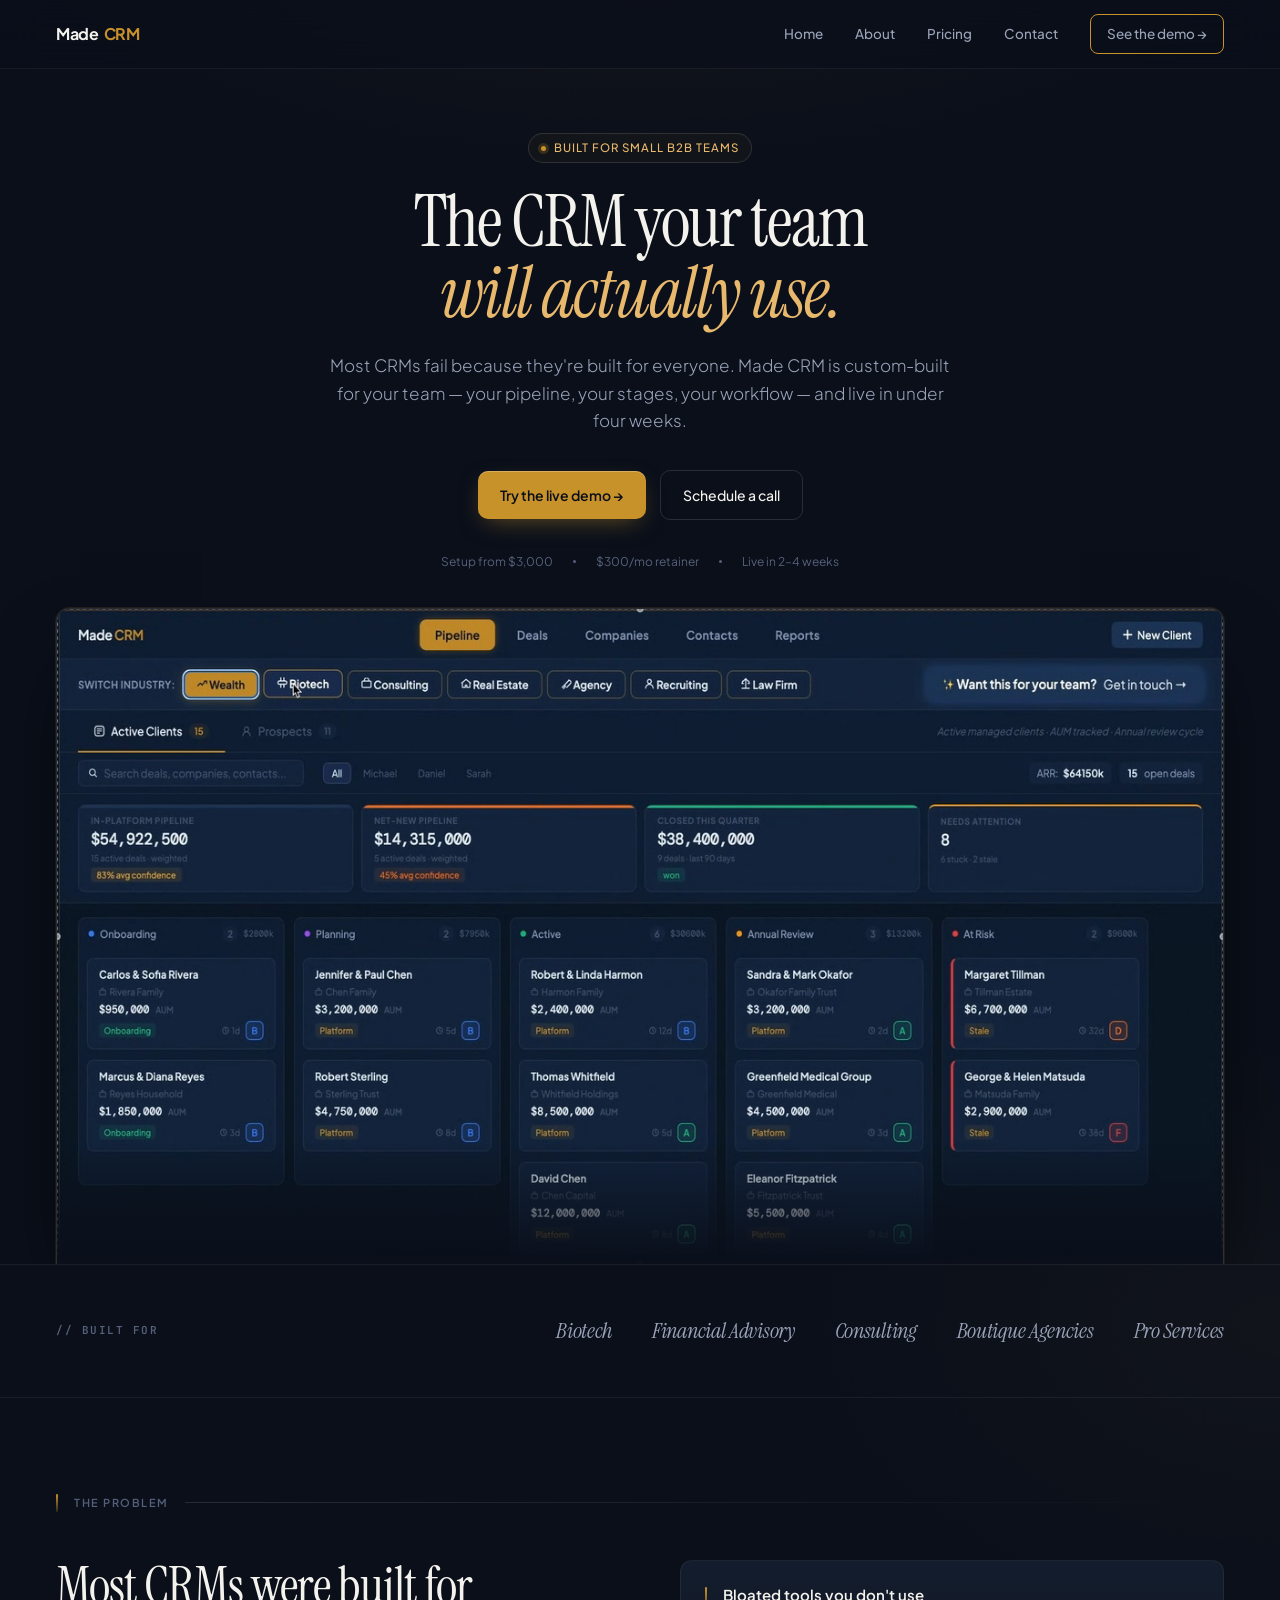
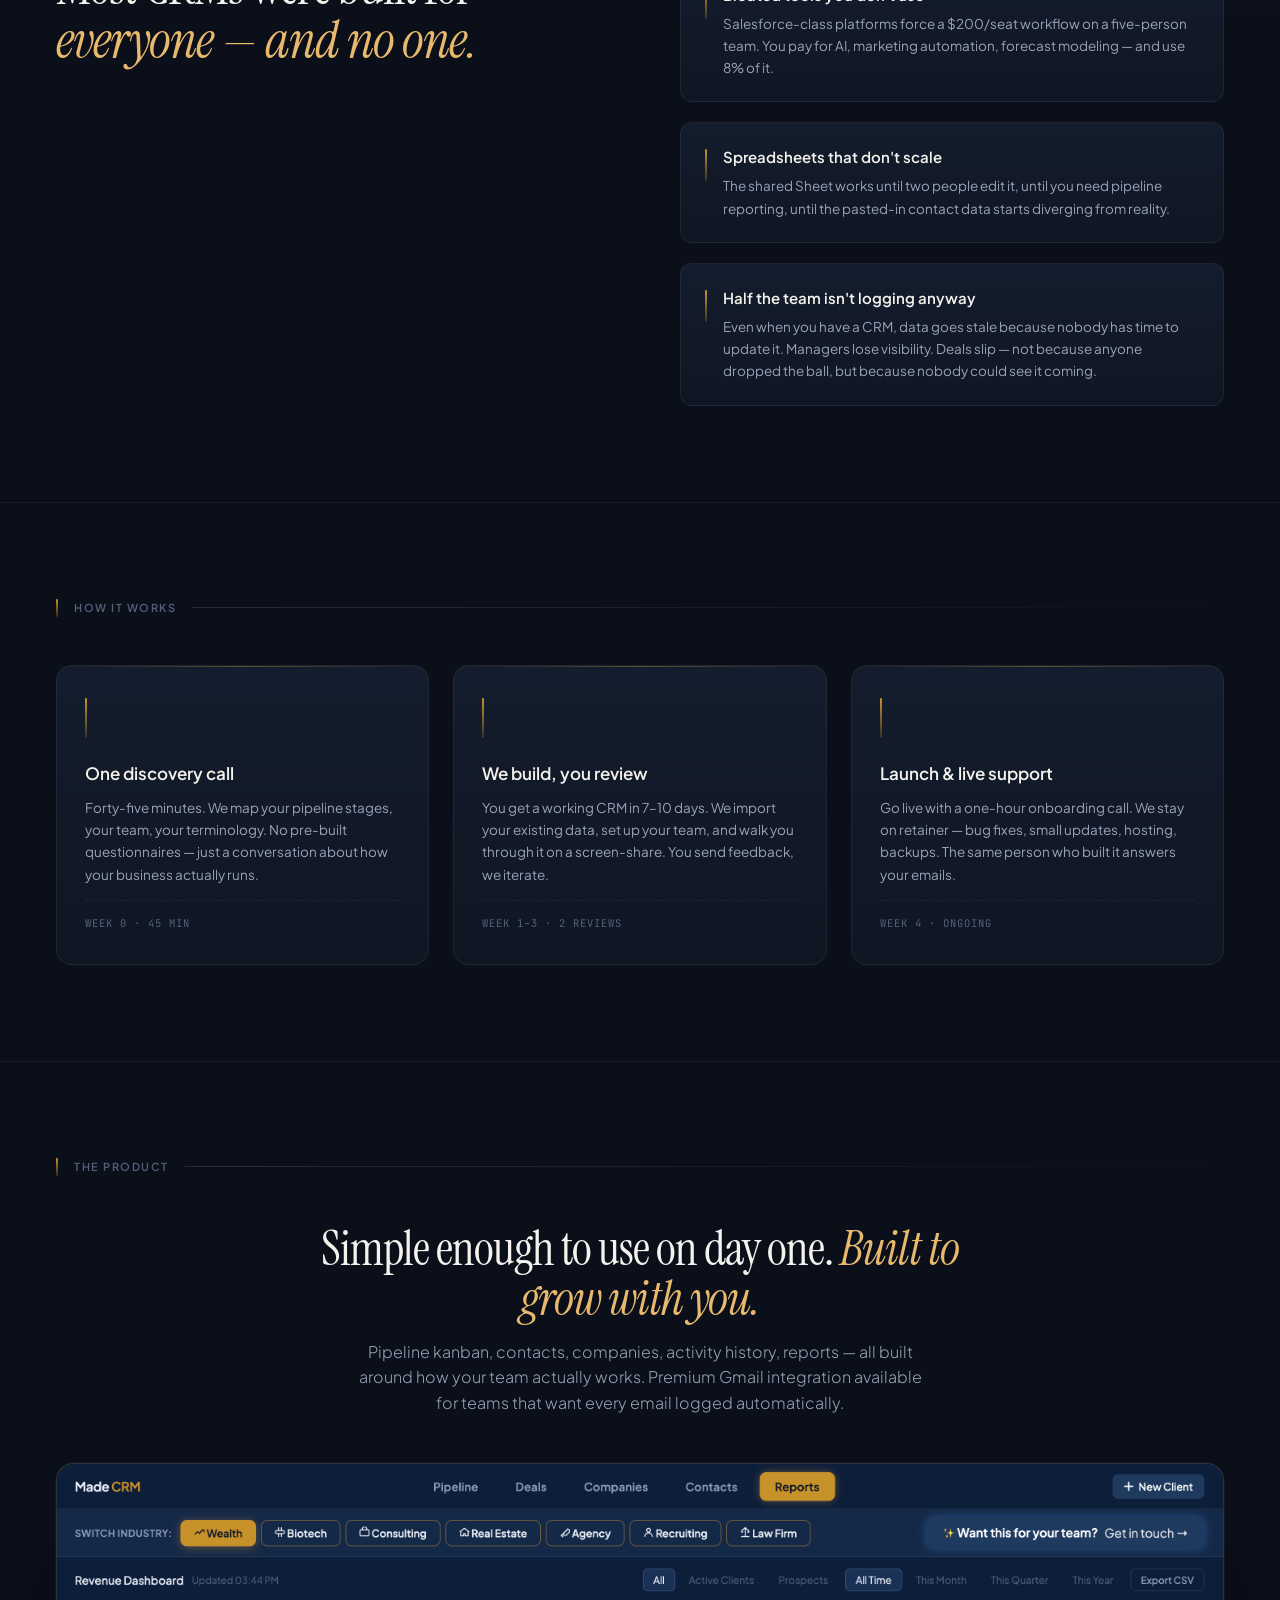
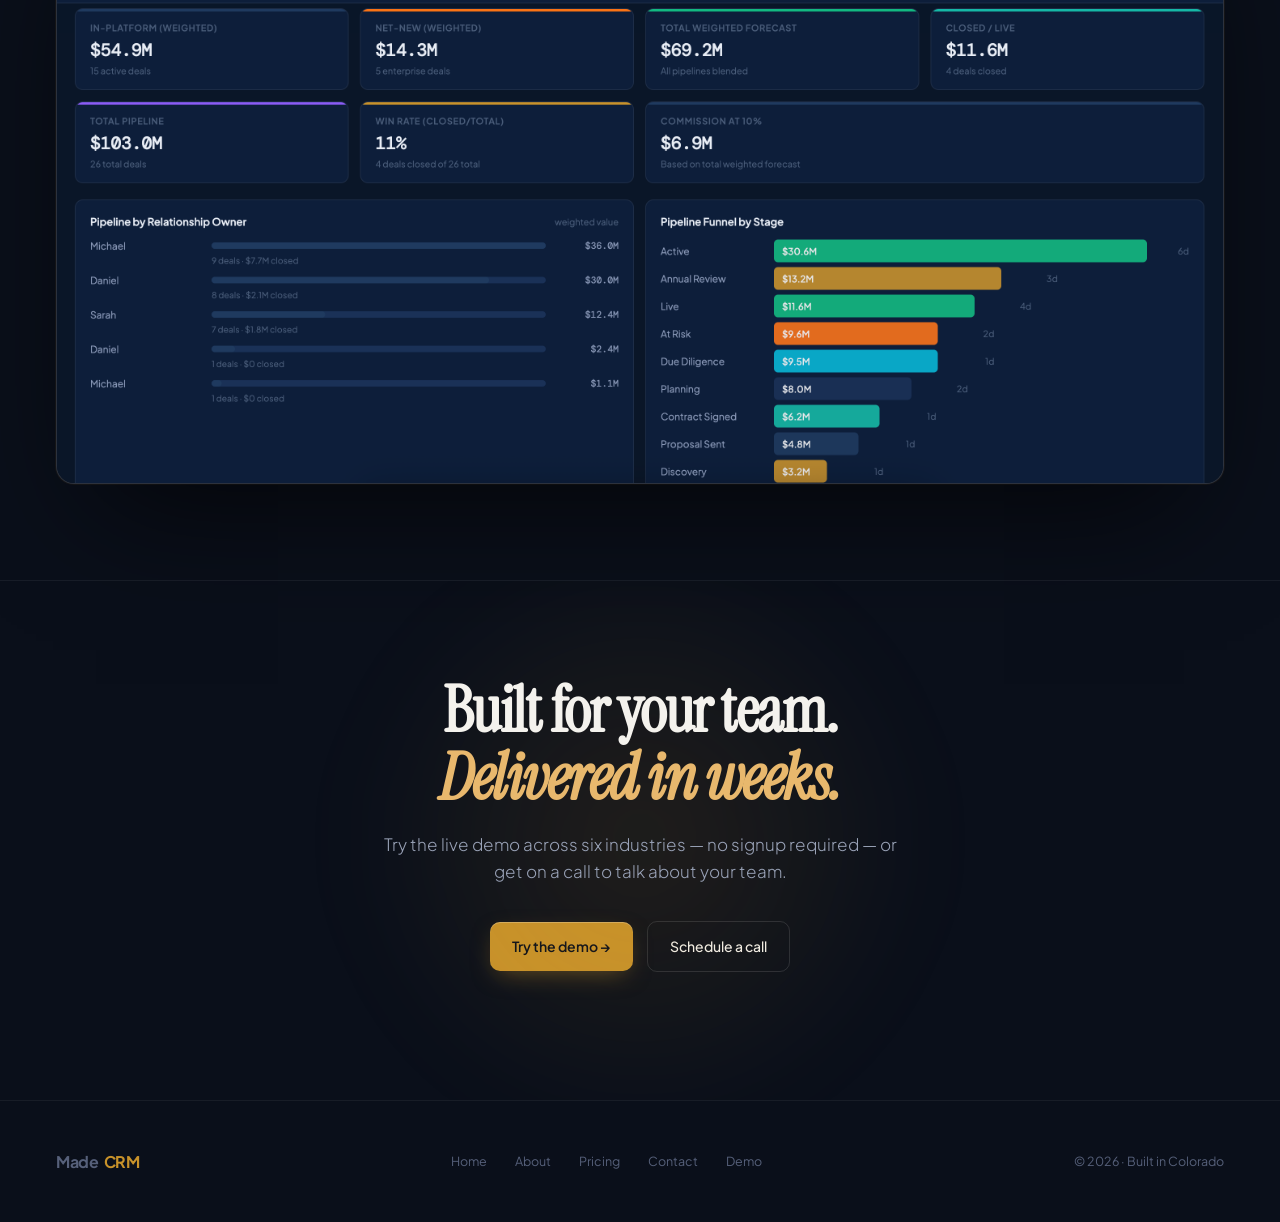
==== index.html @ 5c76bcf3 "Replace hero pipeline screenshot with looped video demo" ====
<!DOCTYPE html>
<html lang="en">
<head>
<meta charset="UTF-8">
<meta name="viewport" content="width=device-width, initial-scale=1.0">
<title>Made CRM — Built for Your Business</title>
<link href="https://fonts.googleapis.com/css2?family=Instrument+Serif:ital@0;1&family=Plus+Jakarta+Sans:wght@300;400;500;600;700&family=JetBrains+Mono:wght@400;500&display=swap" rel="stylesheet">
<style>
*,*::before,*::after{box-sizing:border-box;margin:0;padding:0}
:root{
  --bg:#0a0f1a;--ink:#06090f;
  --surface:#0f1623;--surface2:#141d2d;--surface3:#1a2436;
  --line:rgba(255,255,255,0.06);--line2:rgba(255,255,255,0.12);
  --t:#f4f2ed;--t2:#9aa3b8;--t3:#56607a;
  --gold:#c8922a;--gold2:#e8b86d;--gold3:#f0d9a8;
}
html,body{background:var(--bg);color:var(--t);font-family:'Plus Jakarta Sans',sans-serif;font-size:15px;line-height:1.6;-webkit-font-smoothing:antialiased}
body{background:radial-gradient(ellipse 1200px 600px at 50% -200px,rgba(200,146,42,0.10),transparent 60%),radial-gradient(ellipse 800px 500px at 100% 30%,rgba(200,146,42,0.04),transparent 60%),var(--bg)}
em{font-style:italic;color:var(--gold2)}
a{color:inherit;text-decoration:none}

/* NAV */
.nav{position:sticky;top:0;z-index:50;backdrop-filter:blur(20px);background:rgba(10,15,26,.72);border-bottom:1px solid var(--line);padding:14px 56px;display:flex;align-items:center;justify-content:space-between}
.brand{font-weight:700;font-size:16px;letter-spacing:-.3px;display:flex;align-items:baseline;gap:2px}
.brand .crm{color:var(--gold)}
.nav-links{display:flex;gap:32px;align-items:center}
.nav-links a{font-size:13.5px;color:var(--t2);font-weight:500;transition:color .15s}
.nav-links a:hover{color:var(--t)}
.nav-cta{padding:8px 16px;border:1px solid var(--gold);color:var(--gold2);border-radius:8px;font-size:13px;font-weight:600;transition:.15s;display:inline-flex;align-items:center;gap:6px}
.nav-cta:hover{background:var(--gold);color:#0a1628}

/* HERO */
.hero{position:relative;padding:64px 56px 0;overflow:hidden}
.hero-grid{max-width:1180px;margin:0 auto;position:relative;z-index:2}
.hero-text{text-align:center;max-width:780px;margin:0 auto 36px}
.hero-actions{justify-content:center}
.hero-meta{justify-content:center}
.eyebrow{display:inline-flex;align-items:center;gap:8px;padding:5px 12px;border:1px solid var(--line2);border-radius:100px;font-size:11.5px;letter-spacing:1px;text-transform:uppercase;color:var(--gold2);font-weight:500;margin-bottom:24px;background:rgba(200,146,42,0.04)}
.eyebrow .dot{width:5px;height:5px;border-radius:50%;background:var(--gold);box-shadow:0 0 0 3px rgba(200,146,42,.2)}
h1.hero-h{font-family:'Instrument Serif',serif;font-size:72px;line-height:.98;letter-spacing:-2px;font-weight:400;margin-bottom:24px;text-align:center}
h1.hero-h em{display:block;color:var(--gold2)}
.hero-sub{font-size:17px;color:var(--t2);max-width:620px;margin:0 auto 36px;font-weight:300;line-height:1.6;text-align:center}
.hero-actions{display:flex;gap:14px;align-items:center;margin-bottom:32px;flex-wrap:wrap}
.btn-p{background:var(--gold);color:#0a0f1a;padding:13px 22px;border-radius:10px;font-weight:600;font-size:14px;display:inline-flex;align-items:center;gap:8px;box-shadow:0 8px 24px -8px rgba(200,146,42,.5),inset 0 1px 0 rgba(255,255,255,.25);transition:.15s}
.btn-p:hover{transform:translateY(-1px);box-shadow:0 12px 28px -8px rgba(200,146,42,.6)}
.btn-s{padding:13px 22px;border-radius:10px;border:1px solid var(--line2);font-weight:500;font-size:14px;color:var(--t);transition:.15s;display:inline-flex;align-items:center;gap:8px}
.btn-s:hover{border-color:var(--gold);color:var(--gold2)}
.hero-meta{display:flex;gap:20px;align-items:center;font-size:12px;color:var(--t3);flex-wrap:wrap}
.hero-meta .pip{width:3px;height:3px;border-radius:50%;background:var(--t3)}

/* Hero Visual */
.hero-frame{border-radius:14px 14px 0 0;overflow:hidden;border:1px solid var(--line2);border-bottom:none;box-shadow:0 40px 80px -24px rgba(0,0,0,.8),0 0 0 1px rgba(200,146,42,.12);max-width:1180px;margin:0 auto;position:relative}
.hero-frame::after{content:'';position:absolute;bottom:0;left:0;right:0;height:120px;background:linear-gradient(transparent,var(--bg));pointer-events:none}
.hero-frame-bar{display:flex;align-items:center;gap:8px;padding:10px 14px;background:var(--surface2);border-bottom:1px solid var(--line)}
.hero-frame-dot{width:10px;height:10px;border-radius:50%;background:#3a4255}
.hero-frame-dot.r{background:#c8553d}.hero-frame-dot.y{background:#c8922a}.hero-frame-dot.g{background:#4a8c5a}
.hero-frame-url{flex:1;text-align:center;font-family:'JetBrains Mono',monospace;font-size:11px;color:var(--t3)}
.hero-frame-img{display:block;overflow:hidden}
.hero-frame-img img{display:block;width:100%;height:auto}

/* Sections */
section{position:relative;z-index:2}
.s{padding:96px 56px;border-top:1px solid var(--line)}
.s-inner{max-width:1180px;margin:0 auto}
.s-rule{display:flex;align-items:center;gap:16px;margin-bottom:48px}
.s-num{width:2px;height:18px;background:linear-gradient(180deg,var(--gold),rgba(200,146,42,.2));flex-shrink:0;border-radius:1px}
.s-eye{font-size:11px;letter-spacing:1.5px;text-transform:uppercase;color:var(--t3);font-weight:600}
.s-line{flex:1;height:1px;background:linear-gradient(90deg,var(--line2),transparent)}

/* PROOF */
.proof{padding:48px 56px;border-top:1px solid var(--line)}
.proof-inner{max-width:1180px;margin:0 auto;display:flex;align-items:center;gap:48px;flex-wrap:wrap;justify-content:space-between}
.proof-label{font-size:11px;letter-spacing:1.5px;text-transform:uppercase;color:var(--t3);font-weight:600;font-family:'JetBrains Mono',monospace}
.proof-list{display:flex;gap:40px;flex-wrap:wrap}
.proof-list span{font-family:'Instrument Serif',serif;font-size:22px;color:var(--t2);font-style:italic;letter-spacing:-.3px}

/* PROBLEM */
.problem{display:grid;grid-template-columns:1fr 1fr;gap:80px;align-items:start}
.problem h2{font-family:'Instrument Serif',serif;font-size:52px;line-height:1.05;letter-spacing:-1px;font-weight:400}
.problem h2 em{color:var(--gold2)}
.callouts{display:flex;flex-direction:column;gap:20px}
.callout{padding:22px 24px;background:linear-gradient(180deg,var(--surface2),var(--surface));border:1px solid var(--line);border-radius:12px;display:flex;gap:16px;align-items:flex-start}
.callout-bar{width:2px;height:32px;border-radius:1px;background:linear-gradient(180deg,var(--gold),rgba(200,146,42,.2));margin-top:4px;flex-shrink:0}
.callout h4{font-size:15px;font-weight:600;margin-bottom:6px;color:var(--t)}
.callout p{font-size:13.5px;color:var(--t2);line-height:1.65}

/* HOW IT WORKS */
.how{display:grid;grid-template-columns:repeat(3,1fr);gap:24px}
.step{position:relative;padding:32px 28px;background:linear-gradient(180deg,var(--surface2) 0%,var(--surface) 100%);border:1px solid var(--line);border-radius:16px;transition:.2s}
.step:hover{border-color:rgba(200,146,42,.3);transform:translateY(-2px)}
.step::before{content:'';position:absolute;top:0;left:0;right:0;height:1px;background:linear-gradient(90deg,transparent,rgba(200,146,42,.4),transparent)}
.step-bar{display:block;width:2px;height:40px;border-radius:1px;background:linear-gradient(180deg,var(--gold),rgba(200,146,42,.2));margin-bottom:22px}
.step h3{font-size:17px;font-weight:600;margin-bottom:10px}
.step p{font-size:13.5px;color:var(--t2);line-height:1.65;margin-bottom:14px}
.step-meta{font-family:'JetBrains Mono',monospace;font-size:10.5px;color:var(--t3);text-transform:uppercase;letter-spacing:1px;padding-top:14px;border-top:1px dashed var(--line)}

/* PRODUCT */
.product-frame{margin-top:48px;background:var(--surface);border:1px solid var(--line2);border-radius:18px;overflow:hidden;box-shadow:0 60px 120px -40px rgba(0,0,0,.7),0 0 0 1px rgba(200,146,42,.08)}
.pf-bar{display:flex;align-items:center;gap:8px;padding:12px 16px;background:var(--surface2);border-bottom:1px solid var(--line)}
.pf-dot{width:11px;height:11px;border-radius:50%;background:#3a4255}
.pf-dot.r{background:#c8553d}.pf-dot.y{background:#c8922a}.pf-dot.g{background:#4a8c5a}
.pf-url{flex:1;text-align:center;font-family:'JetBrains Mono',monospace;font-size:11.5px;color:var(--t3)}



/* CTA */
.cta-final{padding:96px 56px;text-align:center;border-top:1px solid var(--line);position:relative;overflow:hidden}
.cta-final::before{content:'';position:absolute;top:50%;left:50%;transform:translate(-50%,-50%);width:600px;height:600px;background:radial-gradient(circle,rgba(200,146,42,.12),transparent 70%);filter:blur(40px);pointer-events:none}
.cta-final h2{font-family:'Instrument Serif',serif;font-size:64px;line-height:1.05;letter-spacing:-1.5px;margin-bottom:20px;position:relative}
.cta-final h2 em{color:var(--gold2)}
.cta-final p{font-size:17px;color:var(--t2);max-width:520px;margin:0 auto 36px;font-weight:300;position:relative}

footer{padding:48px 56px;border-top:1px solid var(--line);display:flex;justify-content:space-between;align-items:center;flex-wrap:wrap;gap:20px;font-size:12.5px;color:var(--t3)}
.footer-links{display:flex;gap:28px}
footer a:hover{color:var(--t2)}

@media(max-width:900px){
  .nav{padding:14px 24px}.nav-links{display:none}
  .hero{padding:72px 24px 56px}
  .hero-grid{grid-template-columns:1fr;gap:40px}
  .s{padding:64px 24px}
  .proof{padding:40px 24px}
  .problem{grid-template-columns:1fr;gap:40px}
  .how{grid-template-columns:1fr;gap:16px}
  .pricing-preview{grid-template-columns:1fr}
  .cta-final{padding:64px 24px}
  footer{padding:32px 24px;flex-direction:column;text-align:center}
  .footer-links{flex-wrap:wrap;justify-content:center}
}
</style>
</head>
<body>

<nav class="nav">
  <a href="index.html" class="brand">Made<span class="crm">&nbsp;CRM</span></a>
  <div class="nav-links">
    <a href="index.html">Home</a>
    <a href="about.html">About</a>
  <a href="pricing.html">Pricing</a>
    <a href="contact.html">Contact</a>
    <a href="https://demo.madecrm.io" target="_blank" class="nav-cta">See the demo →</a>
  </div>
</nav>

<!-- HERO -->
<section class="hero">
  <div class="hero-grid">
    <div class="hero-text">
      <div class="eyebrow"><span class="dot"></span>Built for small B2B teams</div>
      <h1 class="hero-h">The CRM your team<em>will actually use.</em></h1>
      <p class="hero-sub">Most CRMs fail because they're built for everyone. Made CRM is custom-built for your team — your pipeline, your stages, your workflow — and live in under four weeks.</p>
      <div class="hero-actions">
        <a href="https://demo.madecrm.io" target="_blank" class="btn-p">Try the live demo →</a>
        <a href="contact.html" class="btn-s">Schedule a call</a>
      </div>
      <div class="hero-meta">
        <span>Setup from $3,000</span>
        <span class="pip"></span>
        <span>$300/mo retainer</span>
        <span class="pip"></span>
        <span>Live in 2–4 weeks</span>
      </div>
    </div>
    <div class="hero-frame">
      <a href="https://demo.madecrm.io" target="_blank" class="hero-frame-img">
        <video autoplay muted loop playsinline poster="ss4.png?v=2" style="display:block;width:100%;height:auto">
          <source src="demo-fast.webm" type="video/webm">
          <img src="ss4.png?v=2" alt="Made CRM — Wealth Management pipeline view">
        </video>
      </a>
    </div>
  </div>
</section>

<!-- PROOF -->
<div class="proof">
  <div class="proof-inner">
    <div class="proof-label">// Built for</div>
    <div class="proof-list">
      <span>Biotech</span>
      <span>Financial Advisory</span>
      <span>Consulting</span>
      <span>Boutique Agencies</span>
      <span>Pro Services</span>
    </div>
  </div>
</div>

<!-- PROBLEM -->
<section class="s">
  <div class="s-inner">
    <div class="s-rule"><span class="s-num"></span><span class="s-eye">The problem</span><span class="s-line"></span></div>
    <div class="problem">
      <h2>Most CRMs were built for<em> everyone — and no one.</em></h2>
      <div class="callouts">
        <div class="callout">
          <div class="callout-bar"></div>
          <div><h4>Bloated tools you don't use</h4><p>Salesforce-class platforms force a $200/seat workflow on a five-person team. You pay for AI, marketing automation, forecast modeling — and use 8% of it.</p></div>
        </div>
        <div class="callout">
          <div class="callout-bar"></div>
          <div><h4>Spreadsheets that don't scale</h4><p>The shared Sheet works until two people edit it, until you need pipeline reporting, until the pasted-in contact data starts diverging from reality.</p></div>
        </div>
        <div class="callout">
          <div class="callout-bar"></div>
          <div><h4>Half the team isn't logging anyway</h4><p>Even when you have a CRM, data goes stale because nobody has time to update it. Managers lose visibility. Deals slip — not because anyone dropped the ball, but because nobody could see it coming.</p></div>
        </div>
      </div>
    </div>
  </div>
</section>

<!-- HOW IT WORKS -->
<section class="s">
  <div class="s-inner">
    <div class="s-rule"><span class="s-num"></span><span class="s-eye">How it works</span><span class="s-line"></span></div>
    <div class="how">
      <div class="step">
        <span class="step-bar"></span>
        <h3>One discovery call</h3>
        <p>Forty-five minutes. We map your pipeline stages, your team, your terminology. No pre-built questionnaires — just a conversation about how your business actually runs.</p>
        <div class="step-meta">Week 0 · 45 min</div>
      </div>
      <div class="step">
        <span class="step-bar"></span>
        <h3>We build, you review</h3>
        <p>You get a working CRM in 7–10 days. We import your existing data, set up your team, and walk you through it on a screen-share. You send feedback, we iterate.</p>
        <div class="step-meta">Week 1–3 · 2 reviews</div>
      </div>
      <div class="step">
        <span class="step-bar"></span>
        <h3>Launch &amp; live support</h3>
        <p>Go live with a one-hour onboarding call. We stay on retainer — bug fixes, small updates, hosting, backups. The same person who built it answers your emails.</p>
        <div class="step-meta">Week 4 · ongoing</div>
      </div>
    </div>
  </div>
</section>

<!-- PRODUCT -->
<section class="s">
  <div class="s-inner">
    <div class="s-rule"><span class="s-num"></span><span class="s-eye">The product</span><span class="s-line"></span></div>
    <h2 style="font-family:'Instrument Serif',serif;font-size:48px;line-height:1.05;letter-spacing:-1px;max-width:700px;margin:0 auto 14px;font-weight:400;text-align:center">Simple enough to use on day one. <em>Built to grow with you.</em></h2>
    <p style="font-size:16px;color:var(--t2);max-width:580px;font-weight:300;margin:0 auto 0;text-align:center">Pipeline kanban, contacts, companies, activity history, reports — all built around how your team actually works. Premium Gmail integration available for teams that want every email logged automatically.</p>
    <div class="product-frame">
      <a href="https://demo.madecrm.io" target="_blank" style="display:block">
        <img src="ss1.png?v=2" alt="Made CRM live demo — revenue dashboard" style="display:block;width:100%;height:auto">
      </a>
    </div>
  </div>
</section>



<!-- FINAL CTA -->
<section class="cta-final">
  <h2>Built for your team.<br><em>Delivered in weeks.</em></h2>
  <p>Try the live demo across six industries — no signup required — or get on a call to talk about your team.</p>
  <div class="hero-actions" style="justify-content:center">
    <a href="https://demo.madecrm.io" target="_blank" class="btn-p">Try the demo →</a>
    <a href="contact.html" class="btn-s">Schedule a call</a>
  </div>
</section>

<footer>
  <div class="brand">Made<span class="crm">&nbsp;CRM</span></div>
  <div class="footer-links">
    <a href="index.html">Home</a>
    <a href="about.html">About</a>
  <a href="pricing.html">Pricing</a>
    <a href="contact.html">Contact</a>
    <a href="https://demo.madecrm.io" target="_blank">Demo</a>
  </div>
  <div>© 2026 · Built in Colorado</div>
</footer>

</body>
</html>
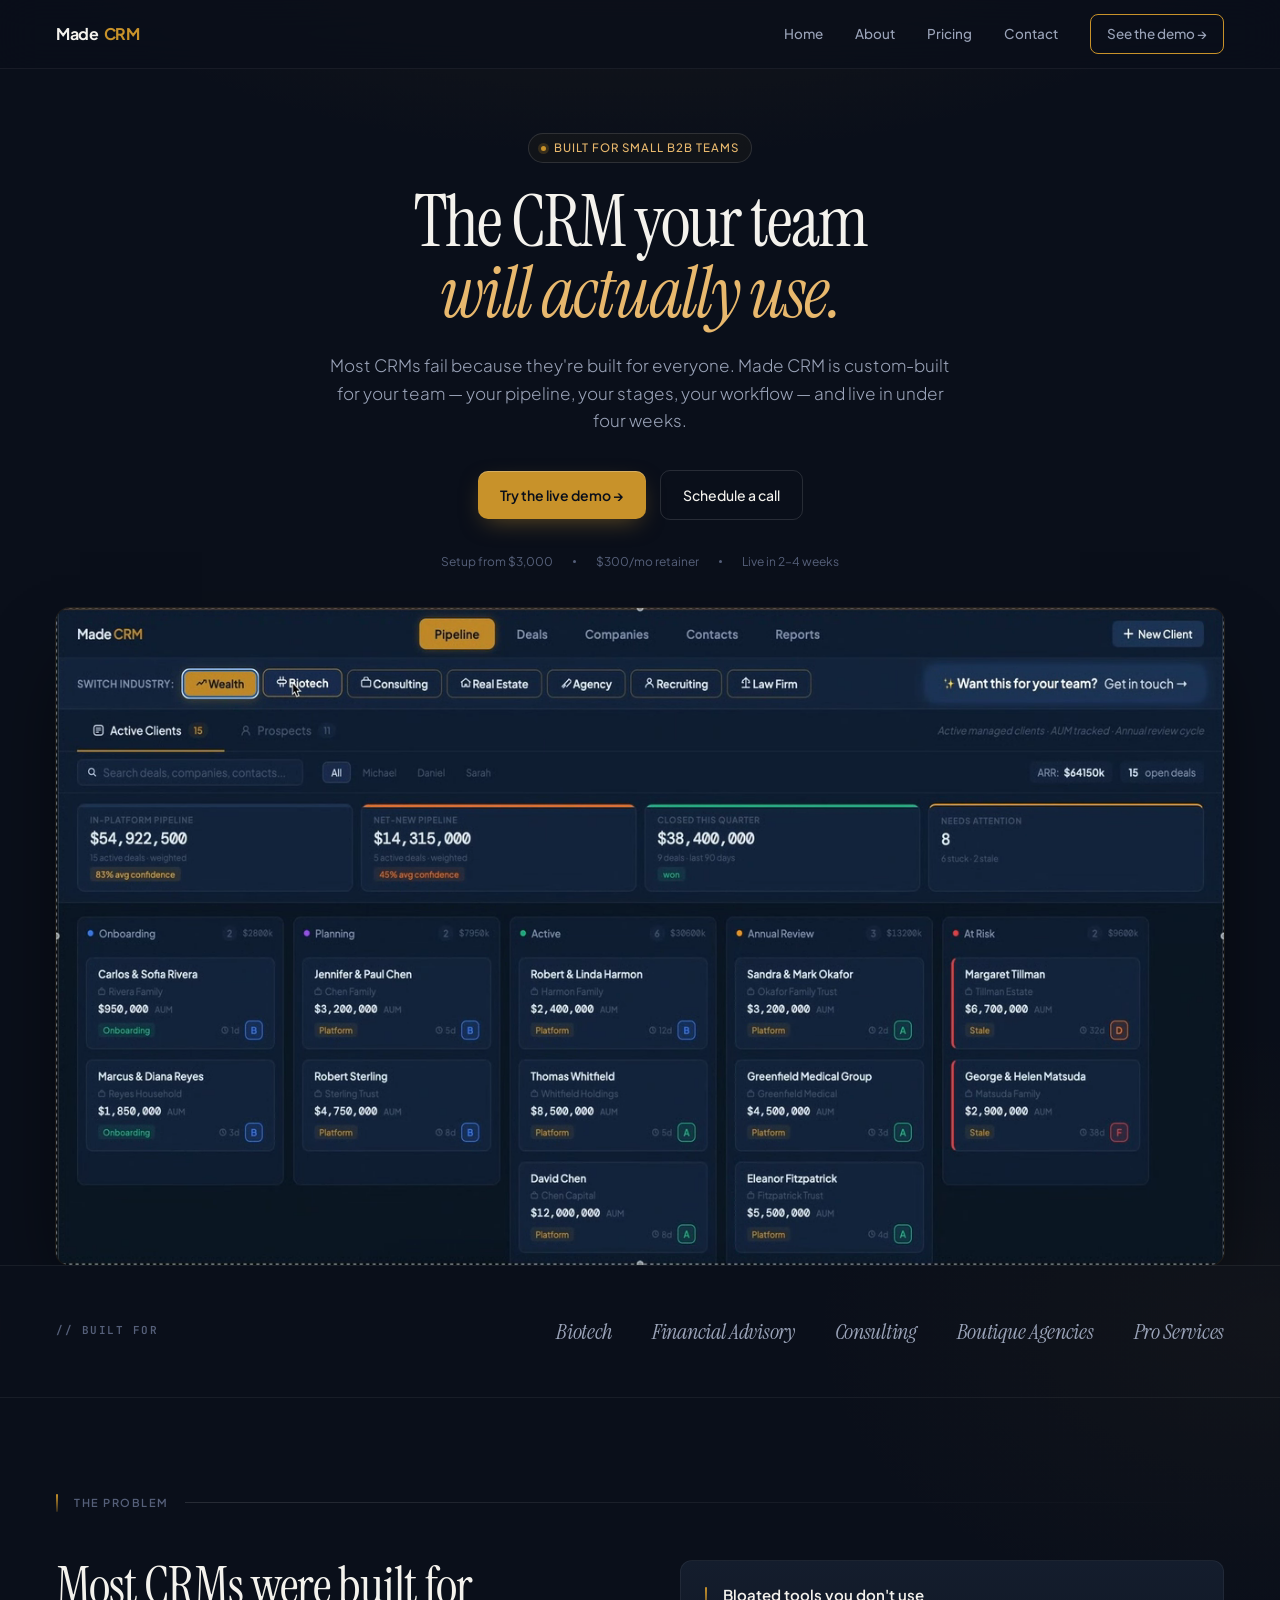
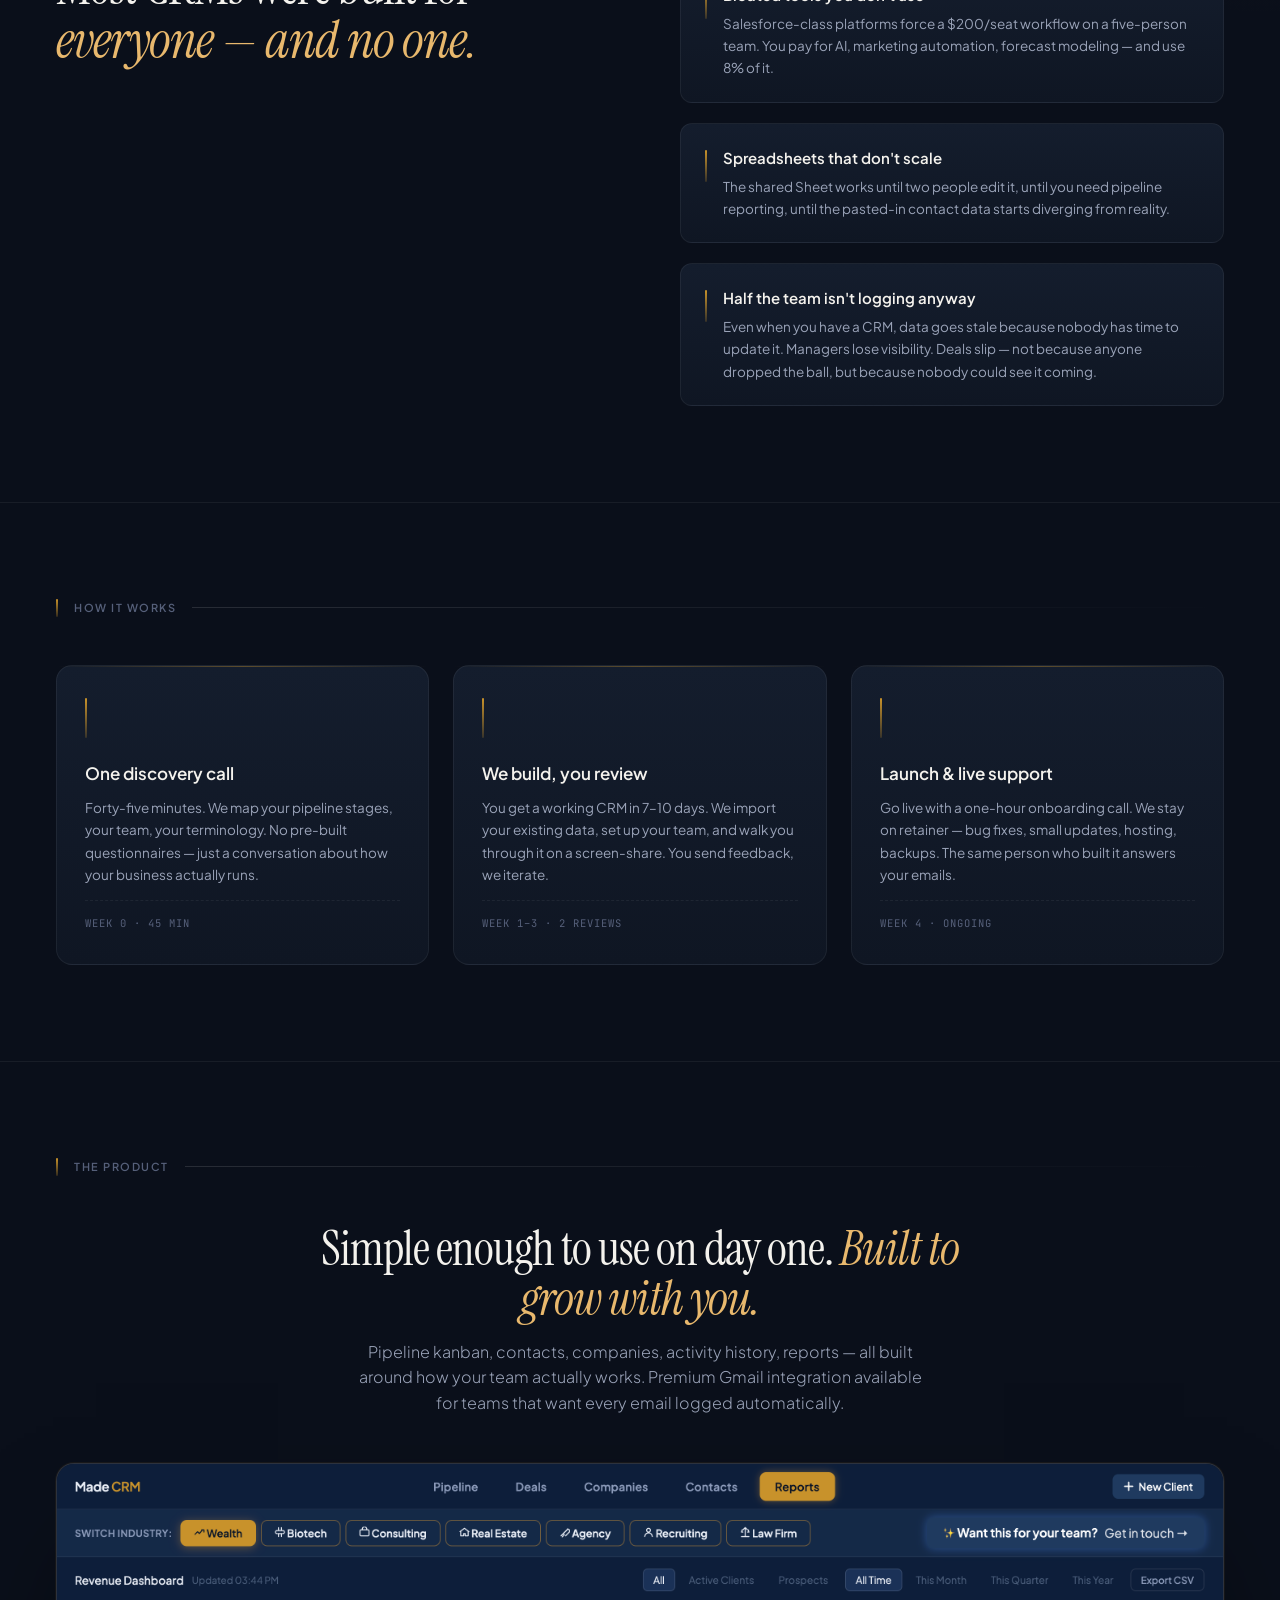
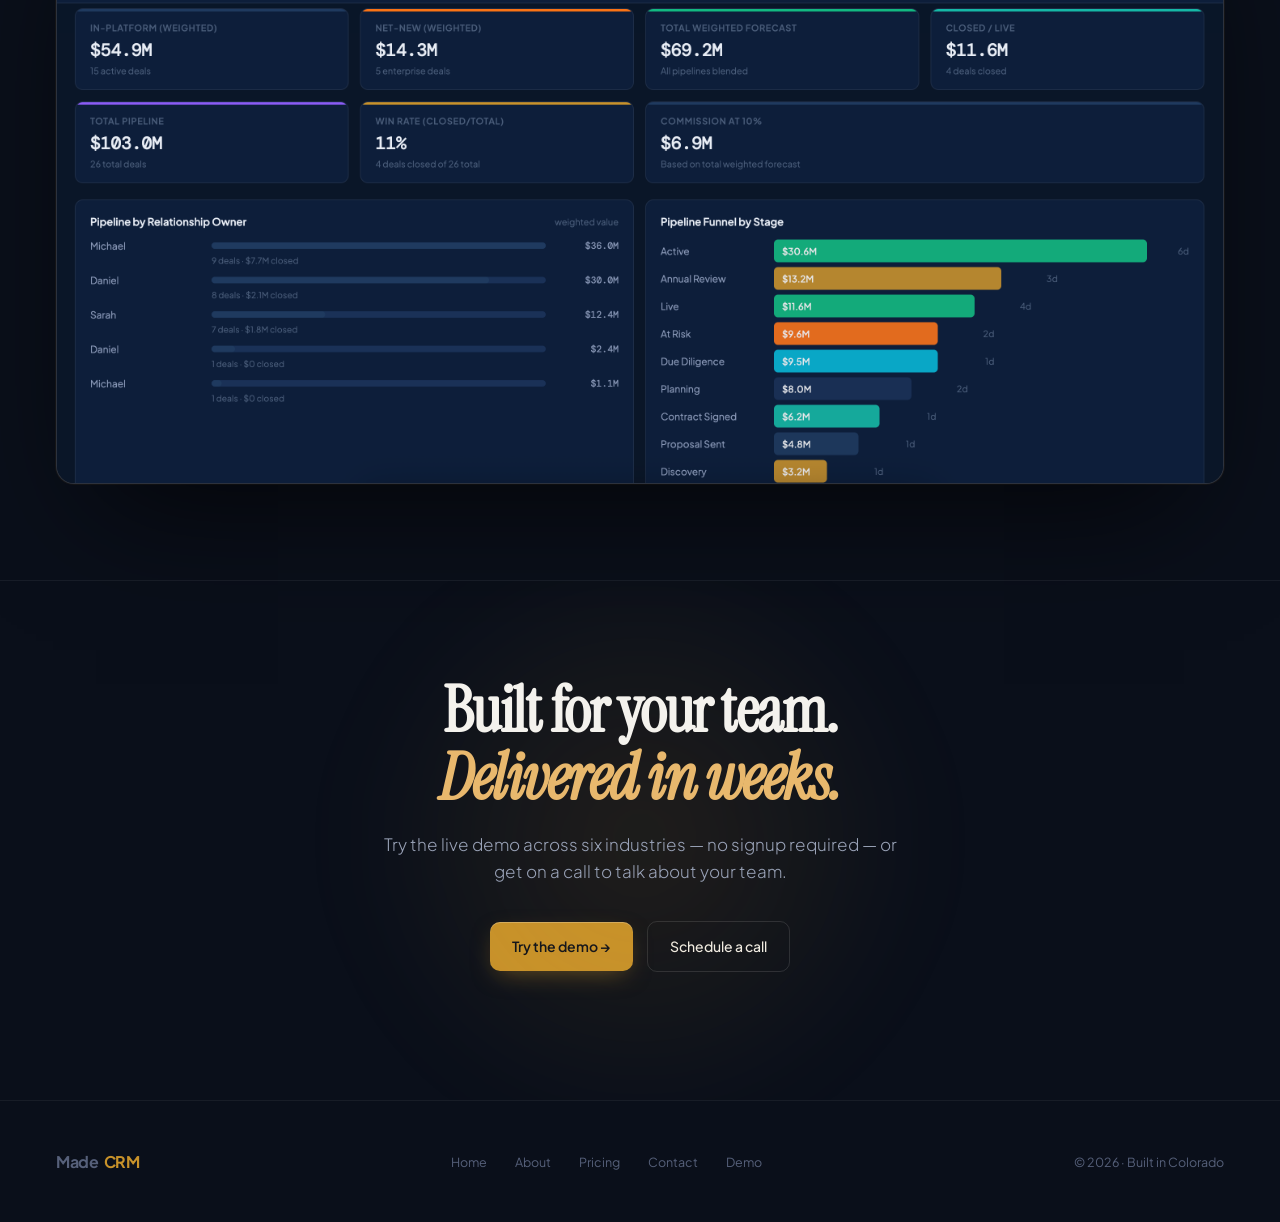
==== commit 04dee769: "Clean up hero frame styling for video — remove border and bottom gradient" ====
--- a/index.html
+++ b/index.html
@@ -49,8 +49,7 @@
 .hero-meta .pip{width:3px;height:3px;border-radius:50%;background:var(--t3)}
 
 /* Hero Visual */
-.hero-frame{border-radius:14px 14px 0 0;overflow:hidden;border:1px solid var(--line2);border-bottom:none;box-shadow:0 40px 80px -24px rgba(0,0,0,.8),0 0 0 1px rgba(200,146,42,.12);max-width:1180px;margin:0 auto;position:relative}
-.hero-frame::after{content:'';position:absolute;bottom:0;left:0;right:0;height:120px;background:linear-gradient(transparent,var(--bg));pointer-events:none}
+.hero-frame{border-radius:14px;overflow:hidden;box-shadow:0 40px 80px -24px rgba(0,0,0,.8),0 0 0 1px rgba(200,146,42,.12);max-width:1180px;margin:0 auto;position:relative}
 .hero-frame-bar{display:flex;align-items:center;gap:8px;padding:10px 14px;background:var(--surface2);border-bottom:1px solid var(--line)}
 .hero-frame-dot{width:10px;height:10px;border-radius:50%;background:#3a4255}
 .hero-frame-dot.r{background:#c8553d}.hero-frame-dot.y{background:#c8922a}.hero-frame-dot.g{background:#4a8c5a}
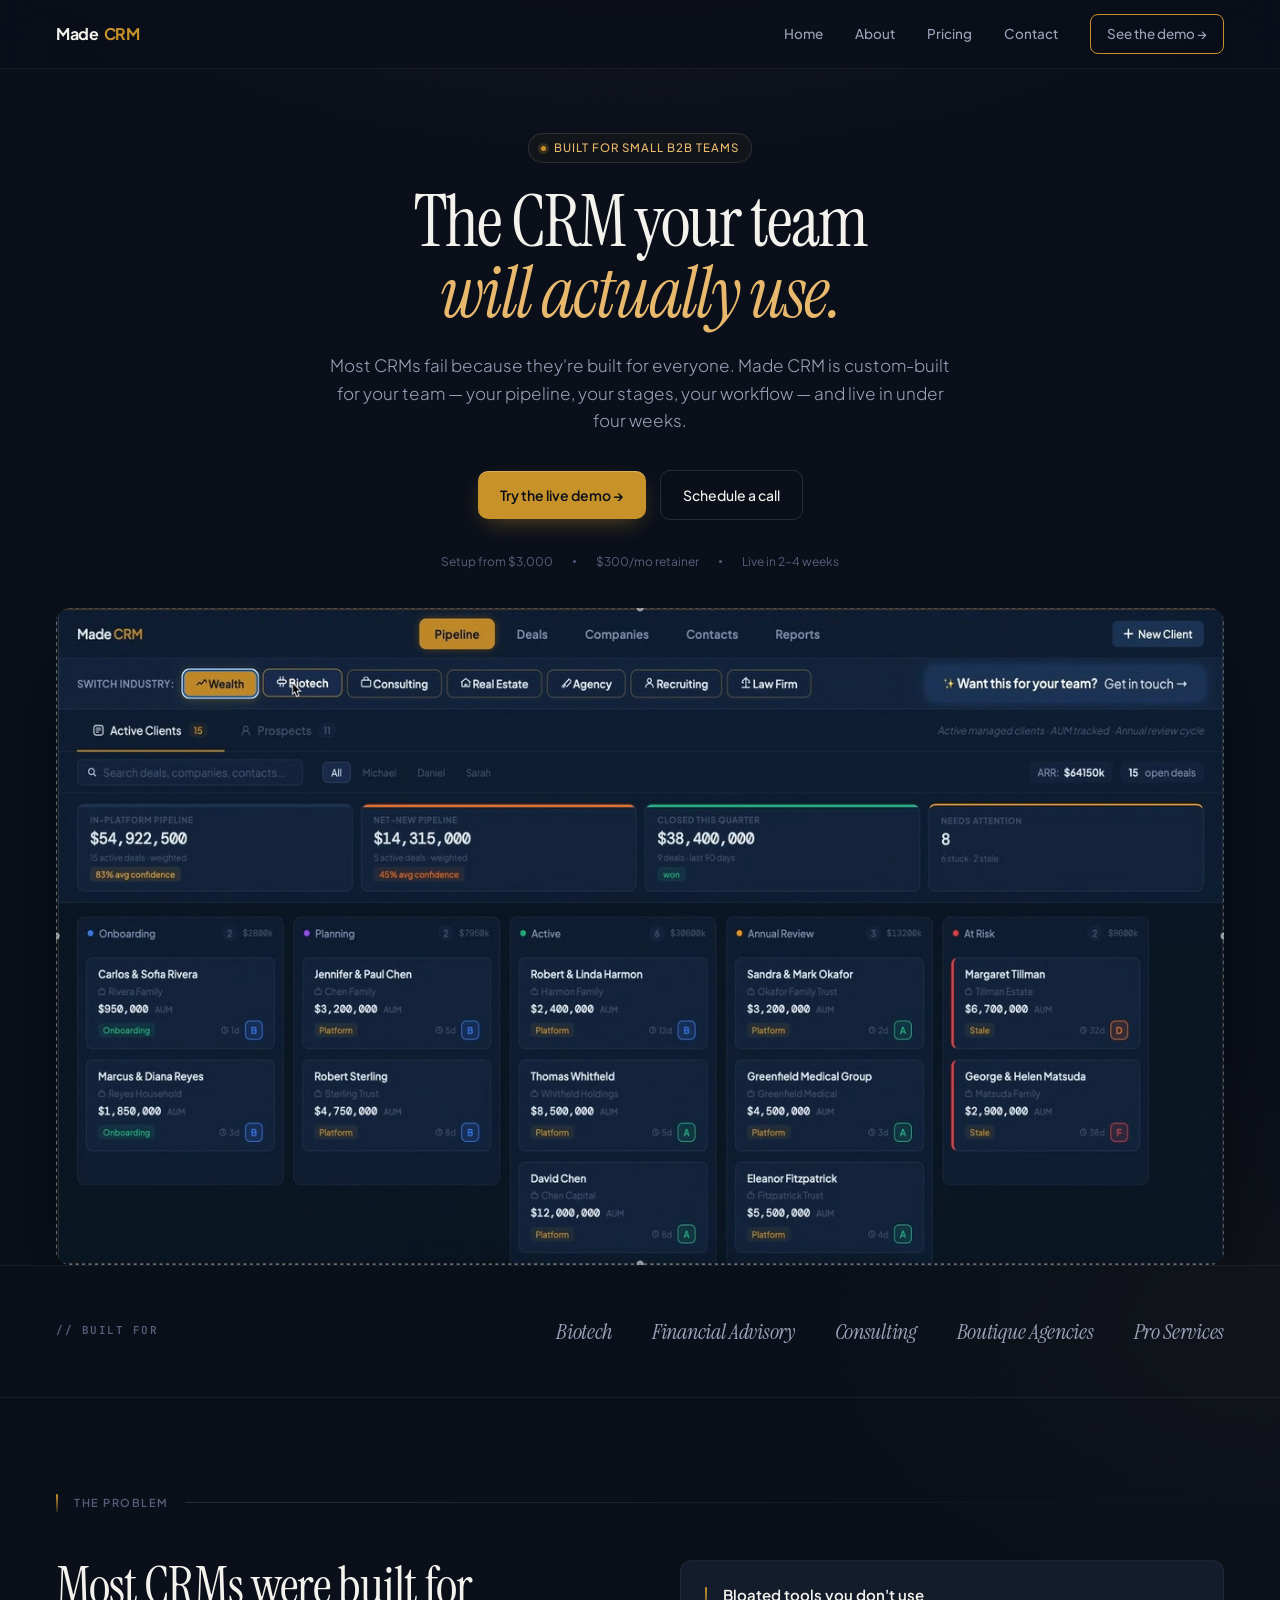
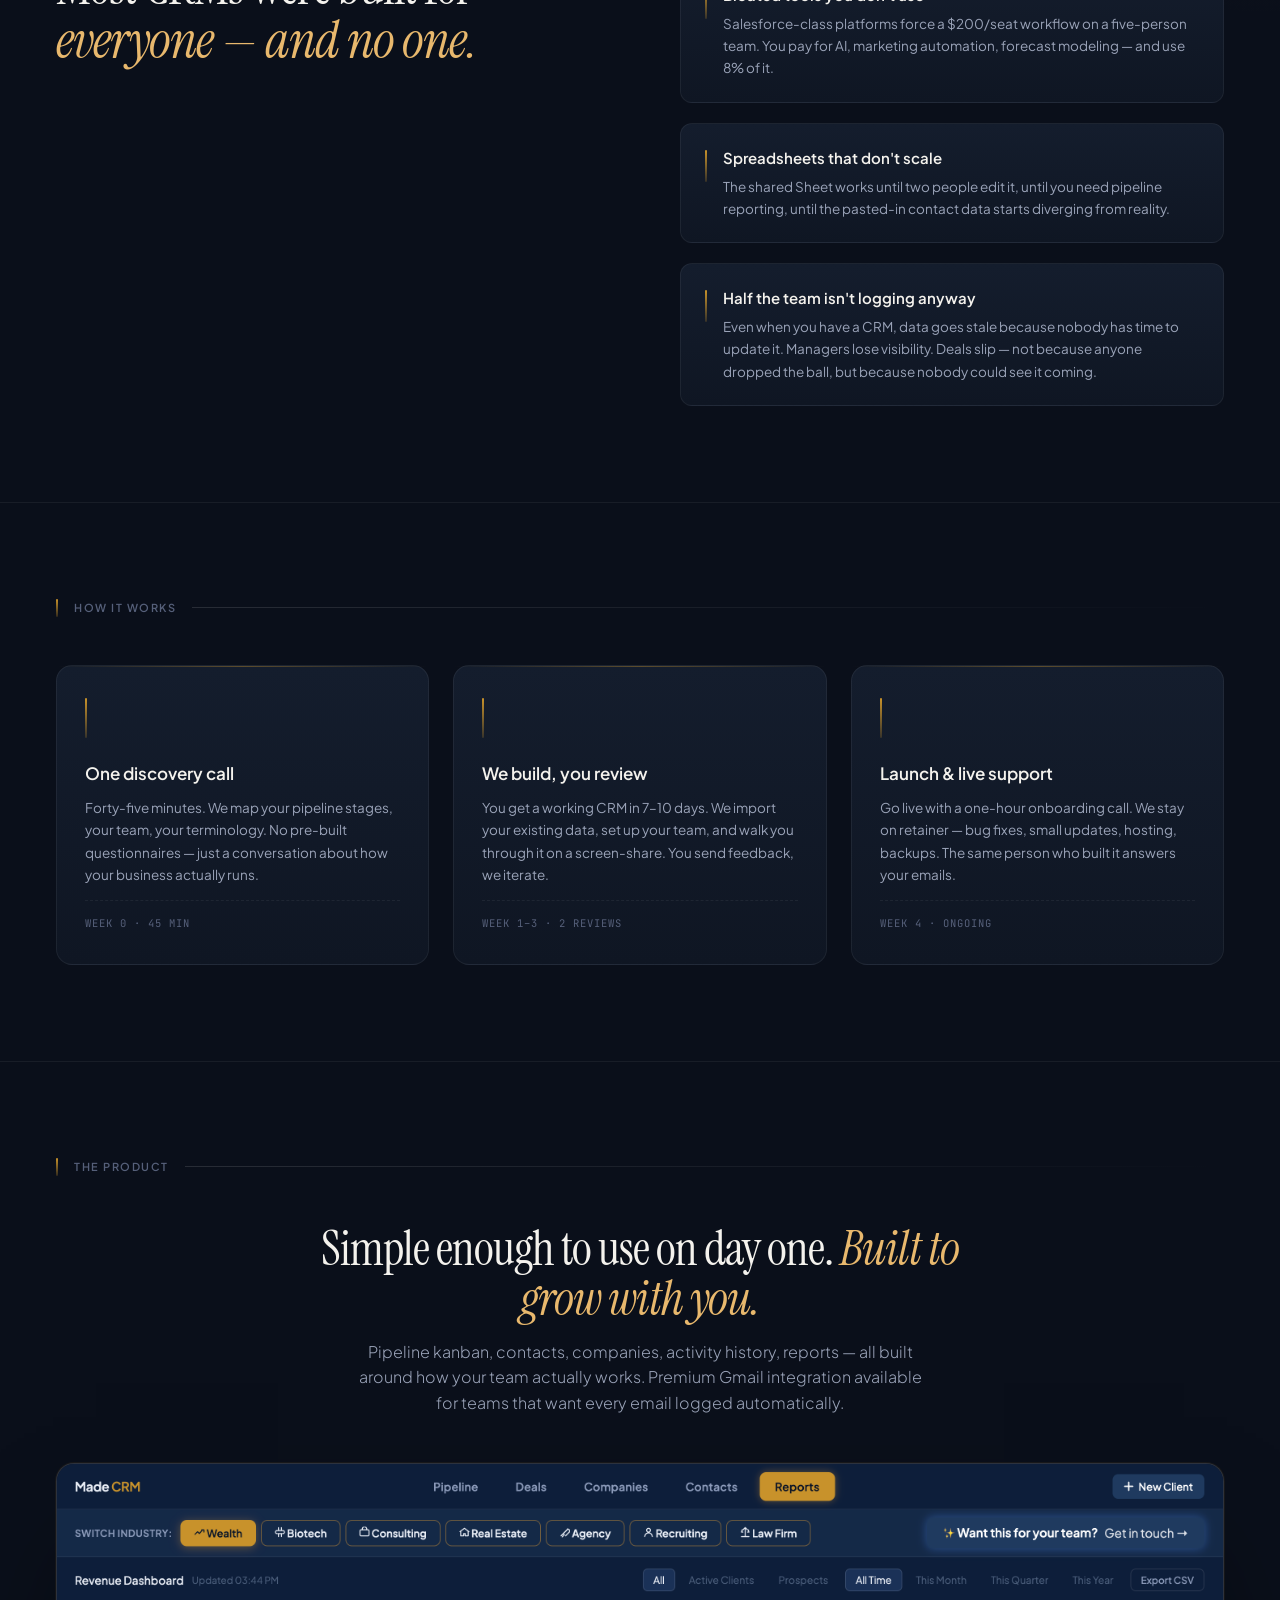
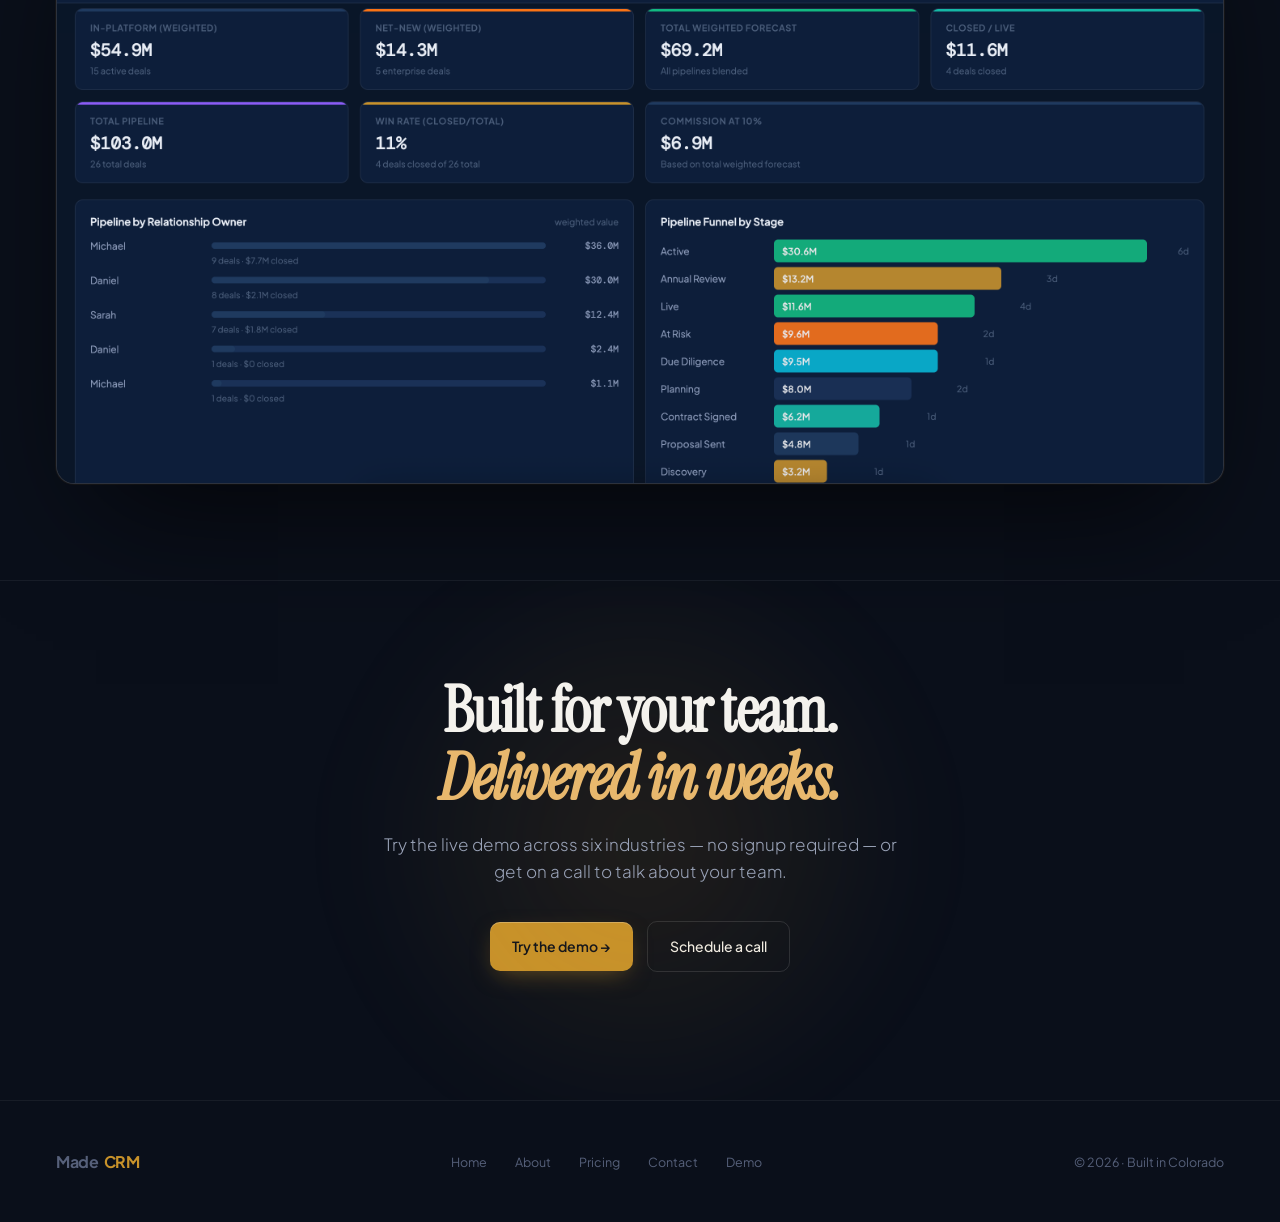
==== commit c2589a1b: "Remove gold-tinted ring from hero frame" ====
--- a/index.html
+++ b/index.html
@@ -49,7 +49,7 @@
 .hero-meta .pip{width:3px;height:3px;border-radius:50%;background:var(--t3)}
 
 /* Hero Visual */
-.hero-frame{border-radius:14px;overflow:hidden;box-shadow:0 40px 80px -24px rgba(0,0,0,.8),0 0 0 1px rgba(200,146,42,.12);max-width:1180px;margin:0 auto;position:relative}
+.hero-frame{border-radius:14px;overflow:hidden;box-shadow:0 40px 80px -24px rgba(0,0,0,.8);max-width:1180px;margin:0 auto;position:relative}
 .hero-frame-bar{display:flex;align-items:center;gap:8px;padding:10px 14px;background:var(--surface2);border-bottom:1px solid var(--line)}
 .hero-frame-dot{width:10px;height:10px;border-radius:50%;background:#3a4255}
 .hero-frame-dot.r{background:#c8553d}.hero-frame-dot.y{background:#c8922a}.hero-frame-dot.g{background:#4a8c5a}
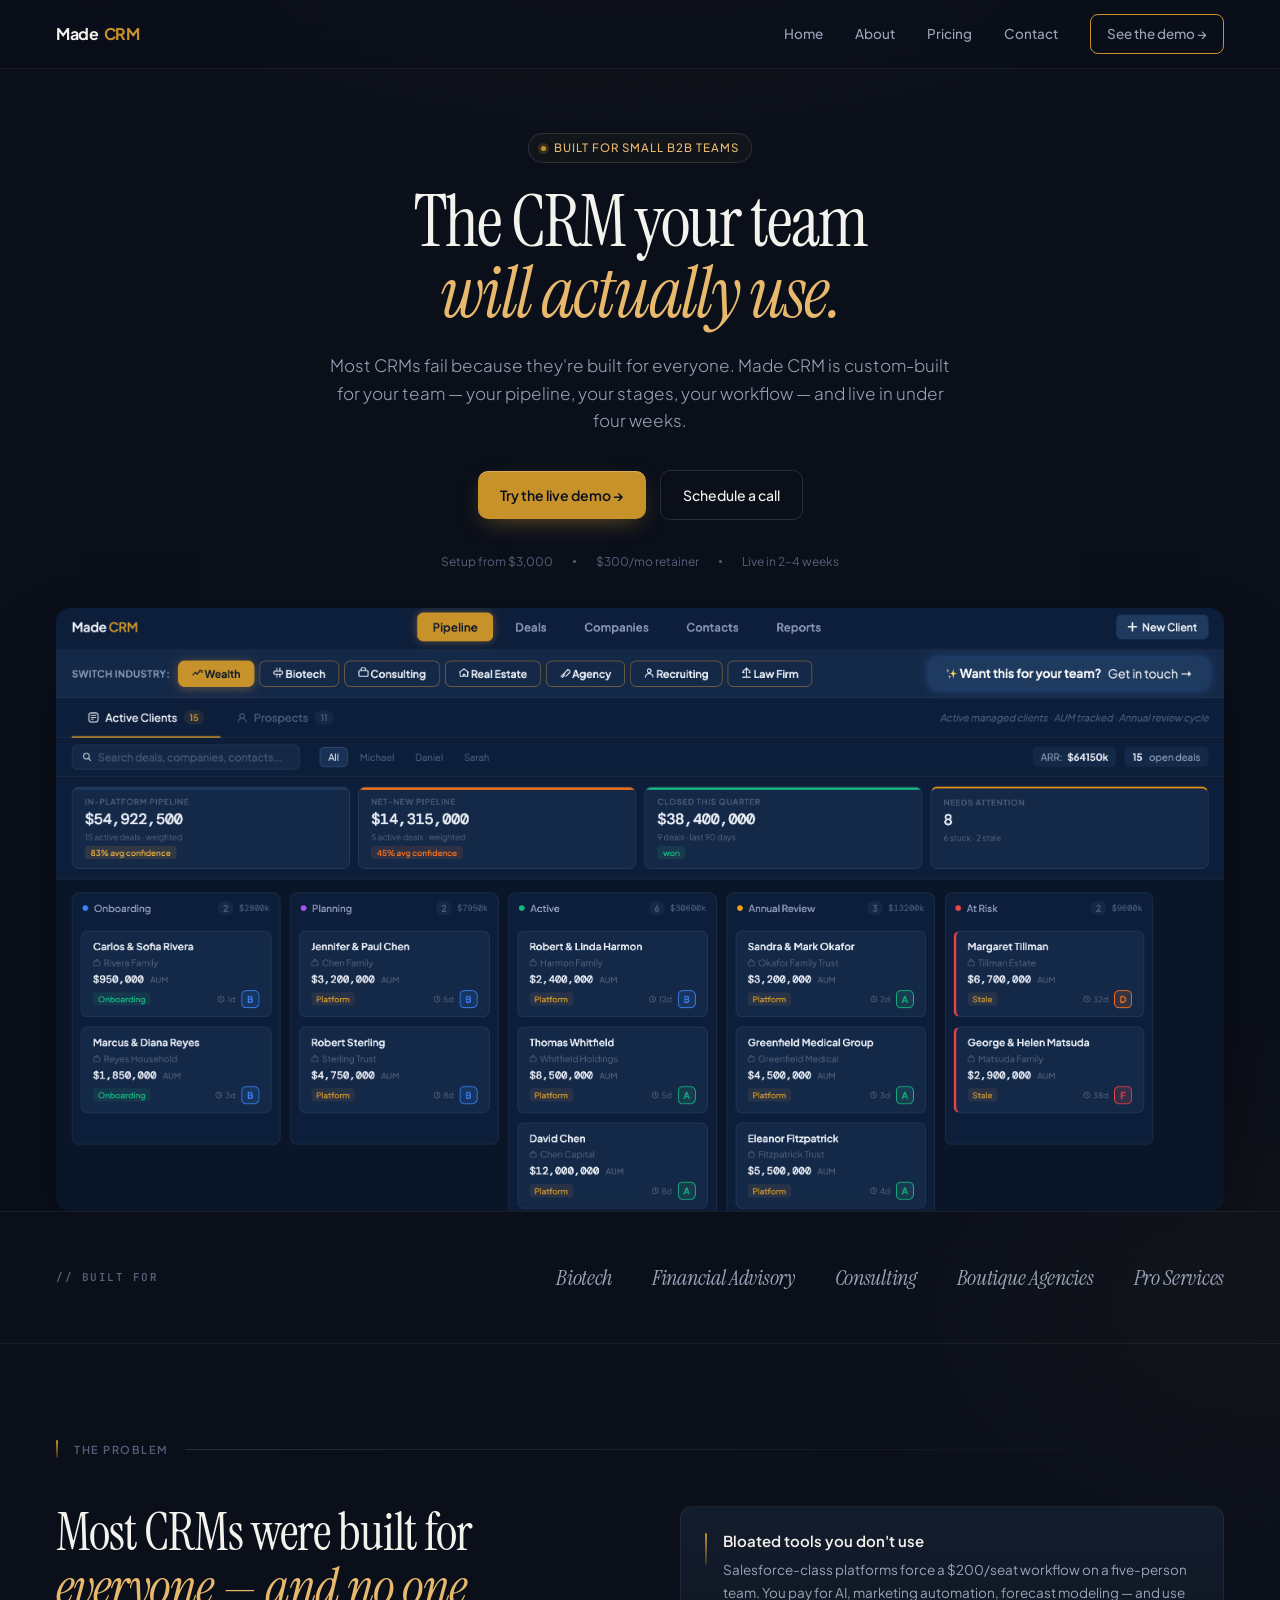
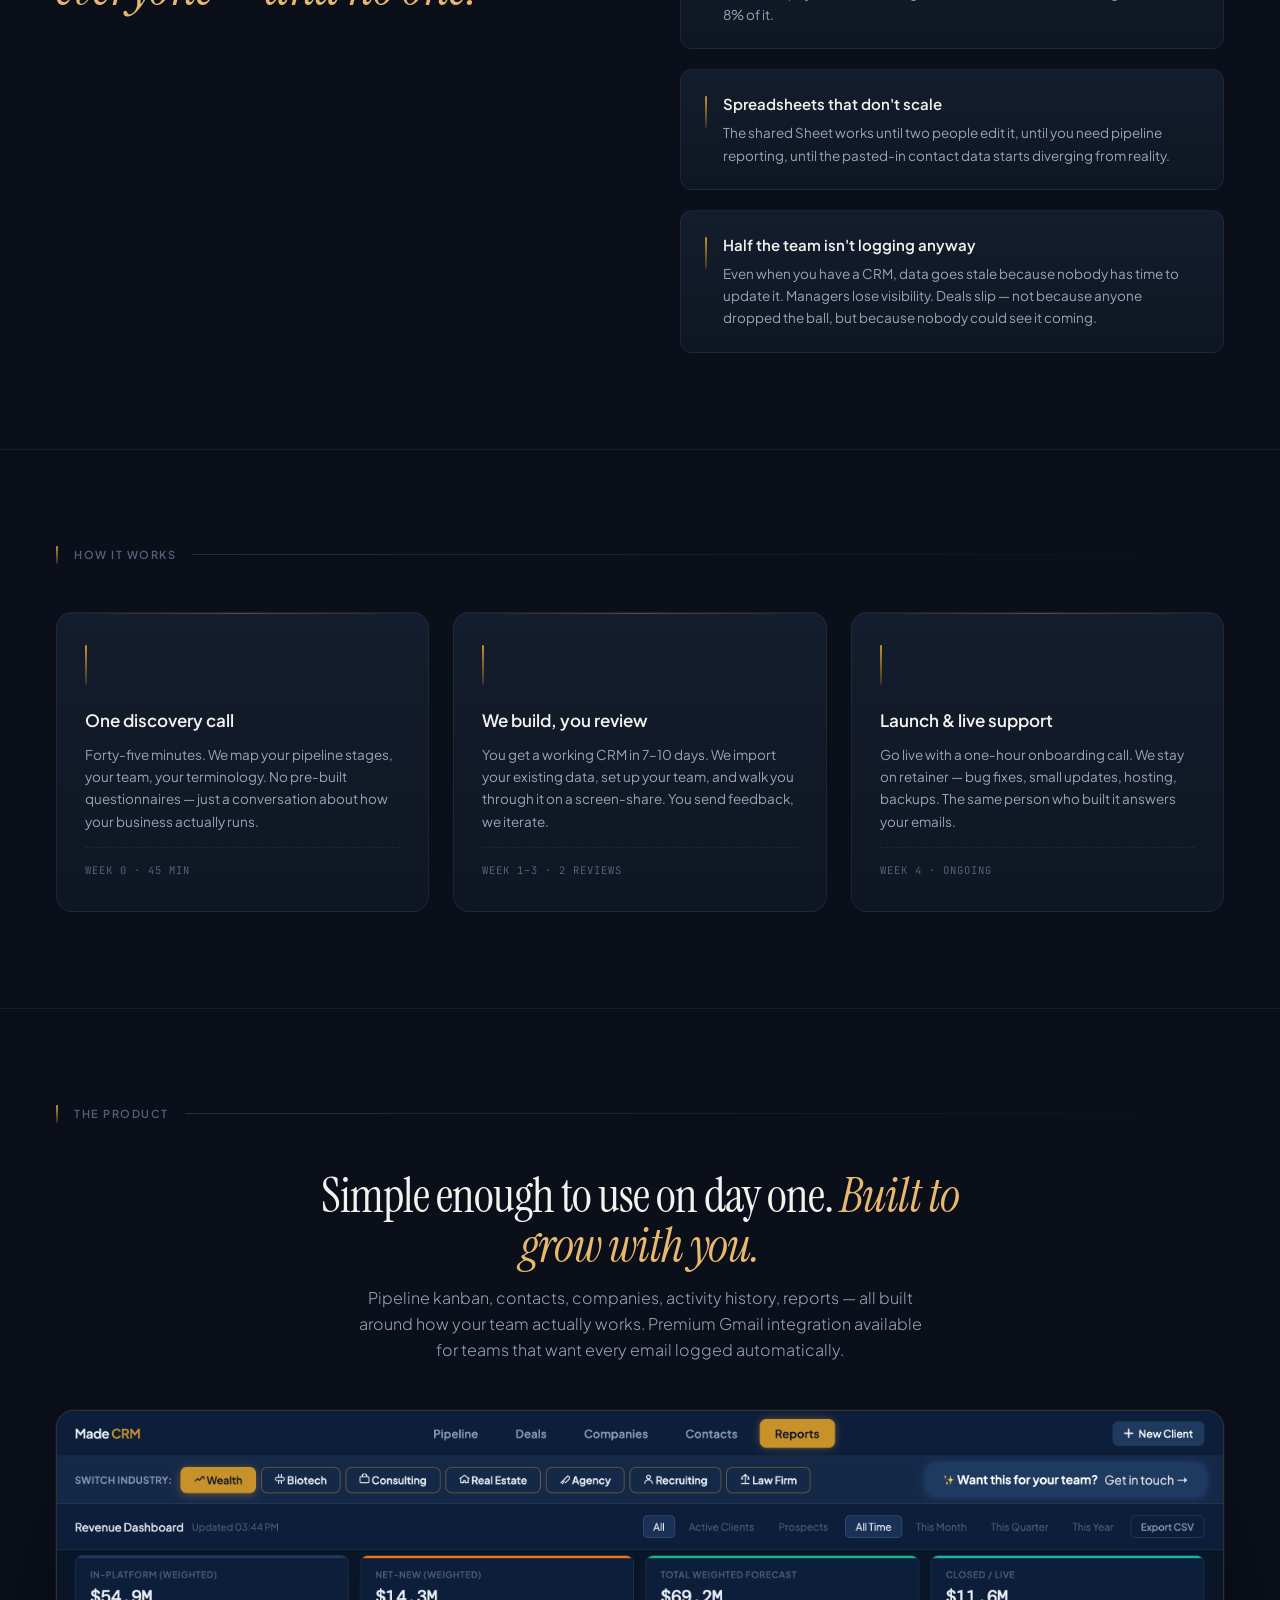
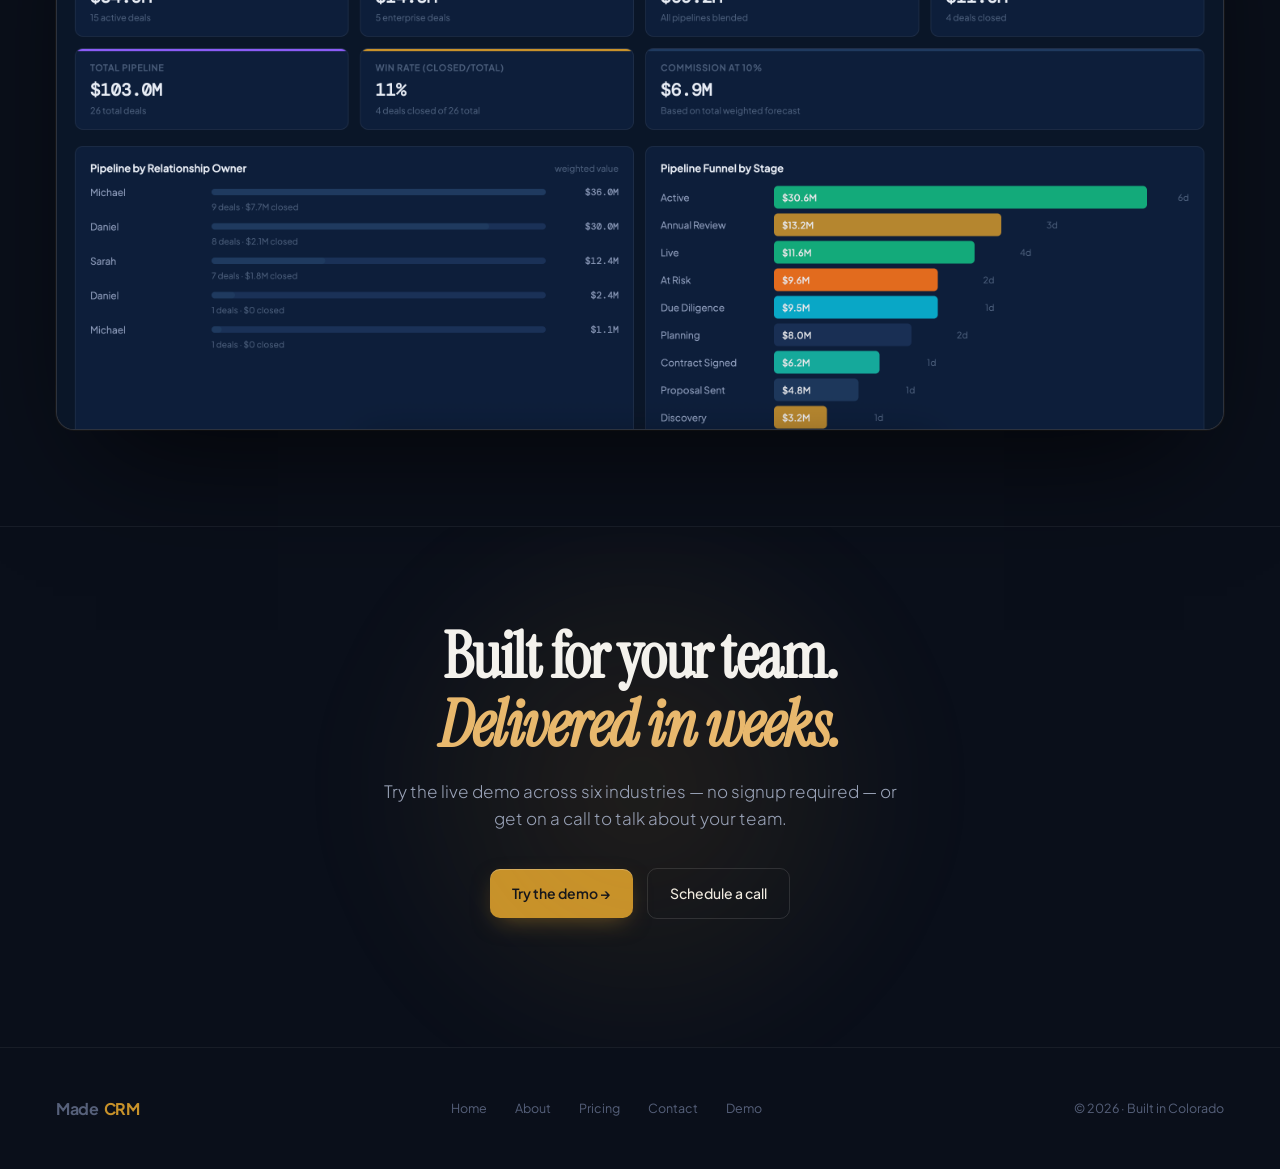
==== commit 1abff6a6: "Revert to static pipeline screenshot for now" ====
--- a/index.html
+++ b/index.html
@@ -162,10 +162,7 @@
     </div>
     <div class="hero-frame">
       <a href="https://demo.madecrm.io" target="_blank" class="hero-frame-img">
-        <video autoplay muted loop playsinline poster="ss4.png?v=2" style="display:block;width:100%;height:auto">
-          <source src="demo-fast.webm" type="video/webm">
-          <img src="ss4.png?v=2" alt="Made CRM — Wealth Management pipeline view">
-        </video>
+        <img src="ss4.png?v=2" alt="Made CRM — Wealth Management pipeline view">
       </a>
     </div>
   </div>
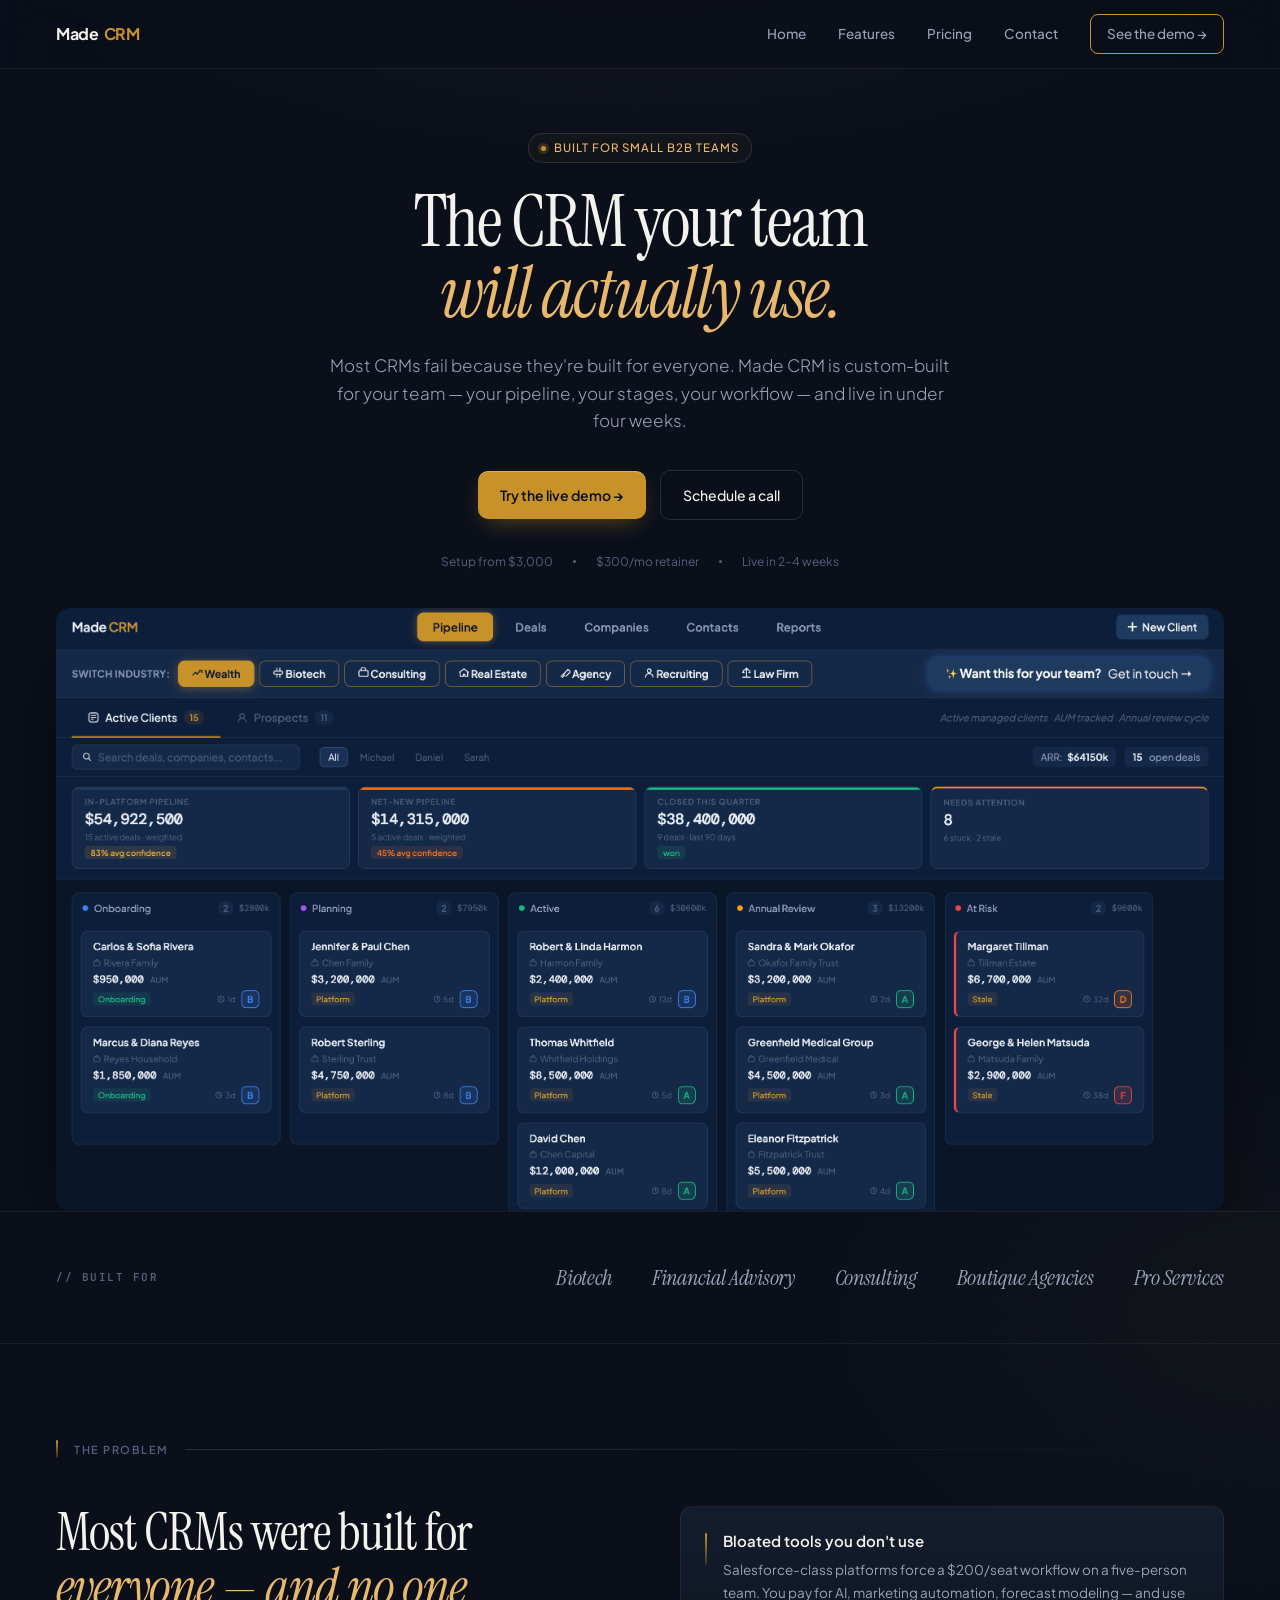
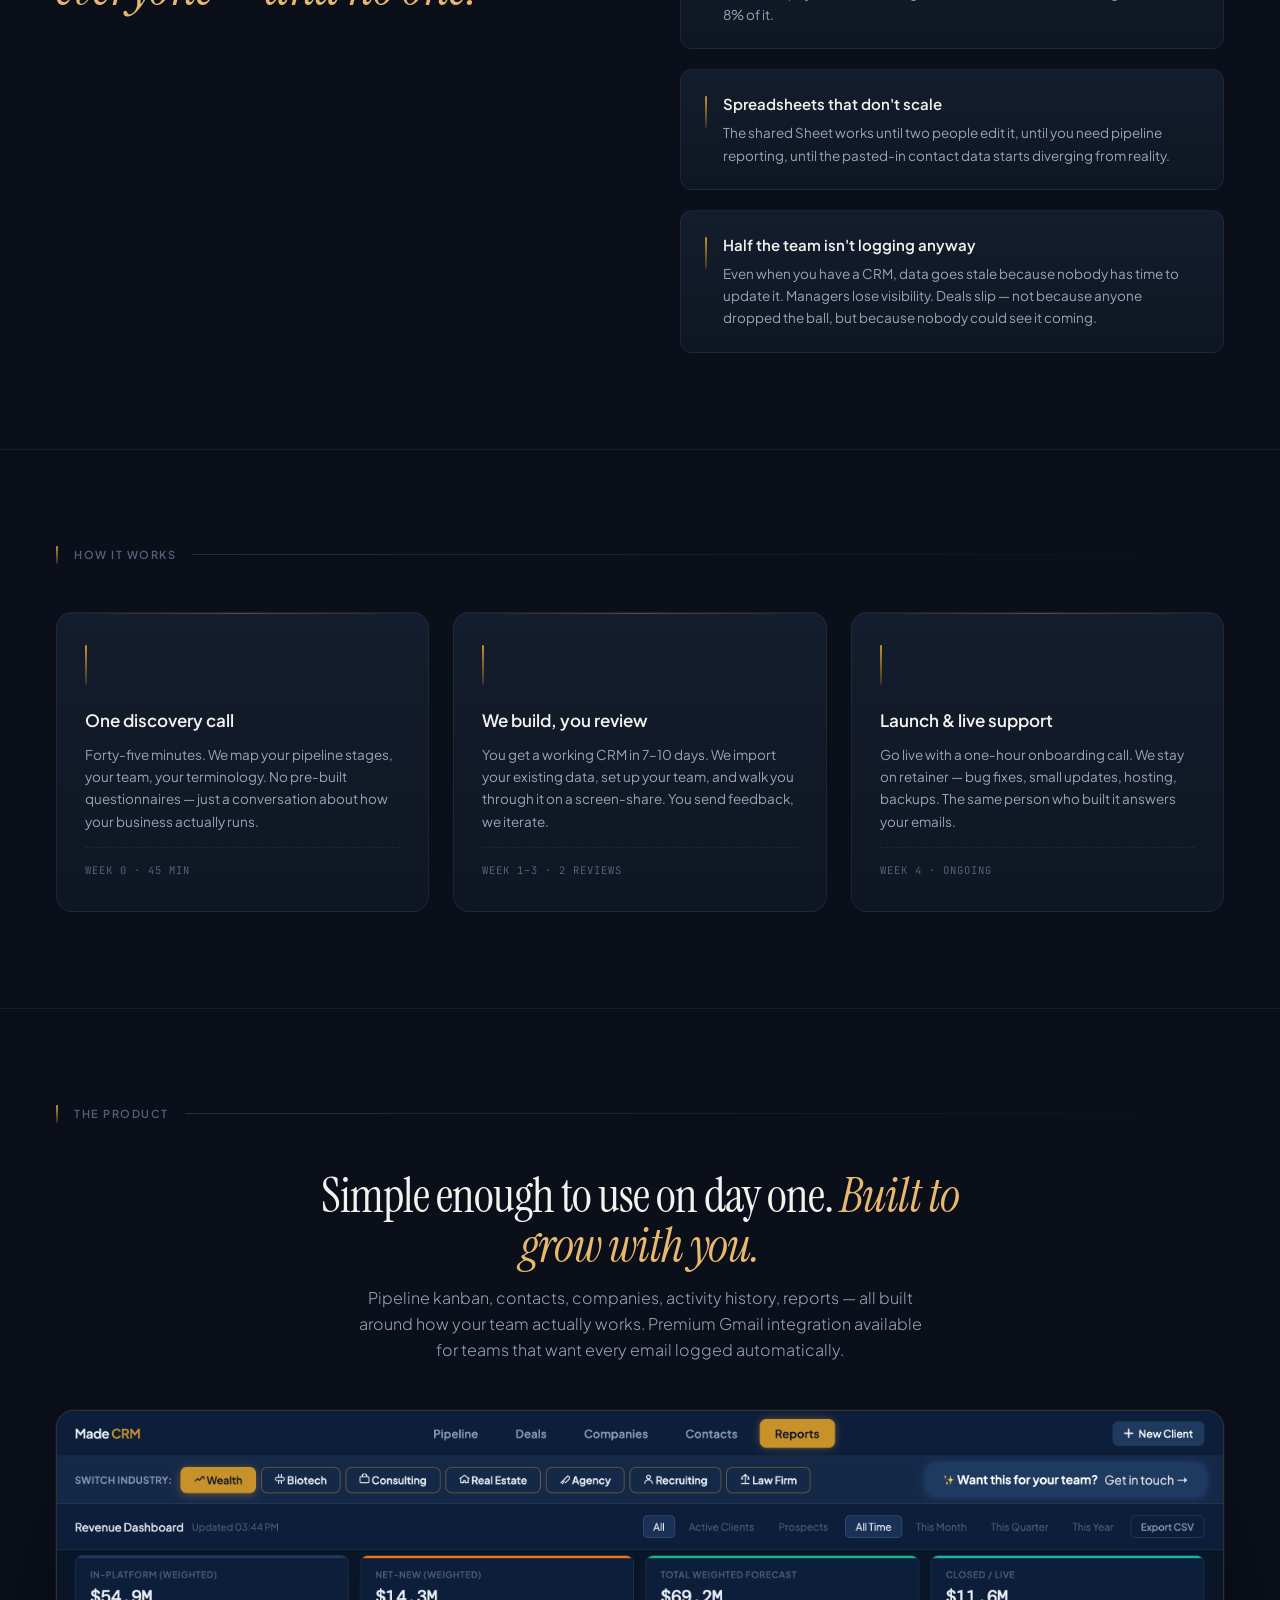
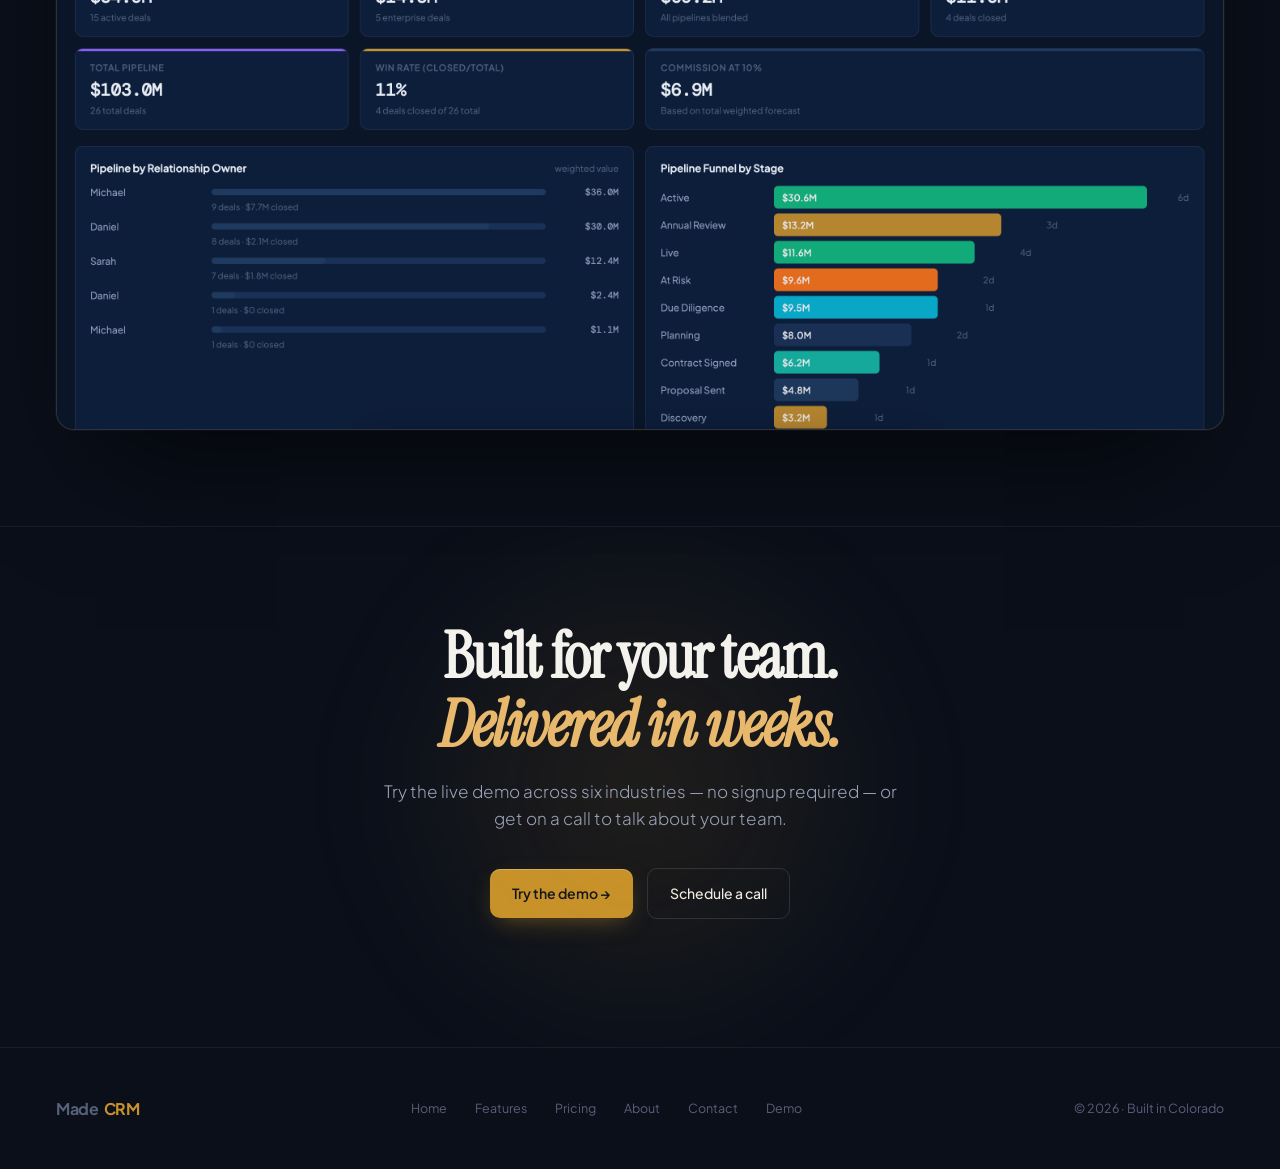
==== commit 7bec6369: "Move About from nav to footer on home, pricing, contact" ====
--- a/index.html
+++ b/index.html
@@ -134,7 +134,7 @@
   <a href="index.html" class="brand">Made<span class="crm">&nbsp;CRM</span></a>
   <div class="nav-links">
     <a href="index.html">Home</a>
-    <a href="about.html">About</a>
+    <a href="features.html">Features</a>
   <a href="pricing.html">Pricing</a>
     <a href="contact.html">Contact</a>
     <a href="https://demo.madecrm.io" target="_blank" class="nav-cta">See the demo →</a>
@@ -263,8 +263,9 @@
   <div class="brand">Made<span class="crm">&nbsp;CRM</span></div>
   <div class="footer-links">
     <a href="index.html">Home</a>
+    <a href="features.html">Features</a>
+  <a href="pricing.html">Pricing</a>
     <a href="about.html">About</a>
-  <a href="pricing.html">Pricing</a>
     <a href="contact.html">Contact</a>
     <a href="https://demo.madecrm.io" target="_blank">Demo</a>
   </div>
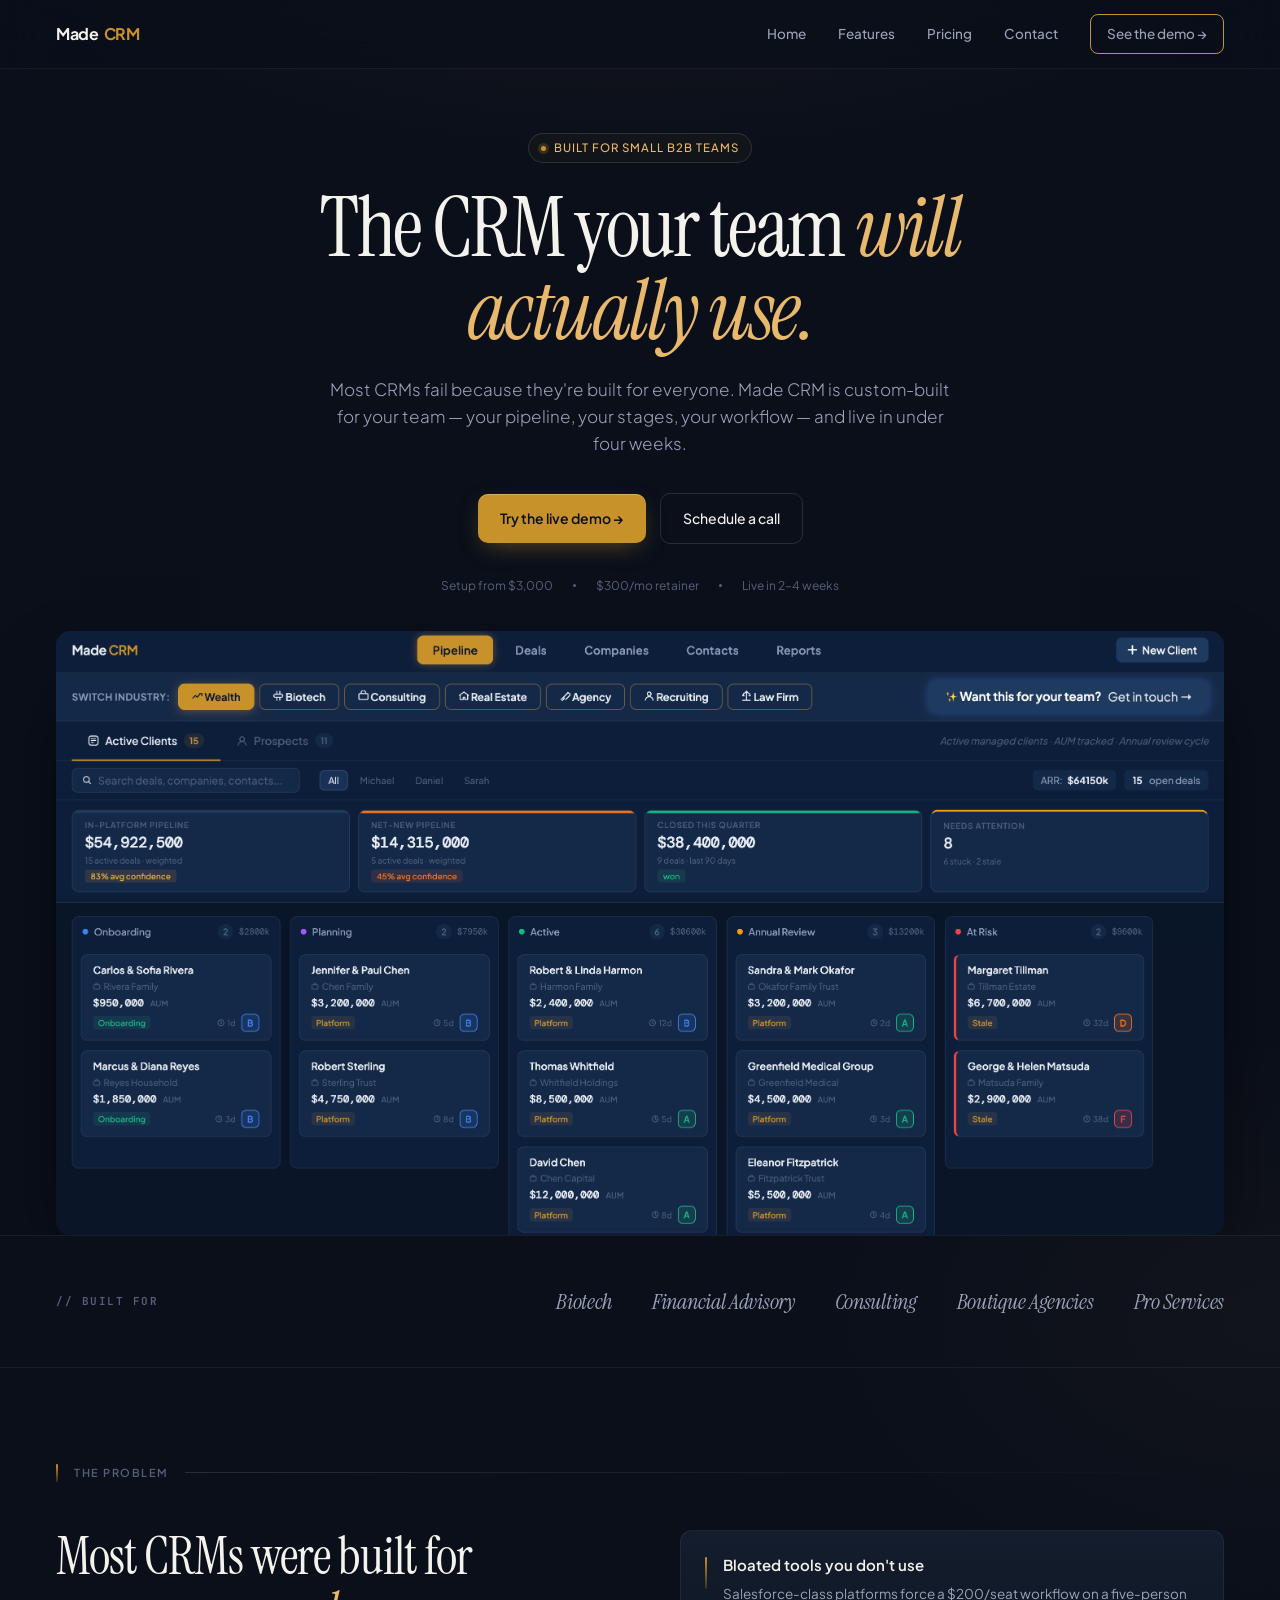
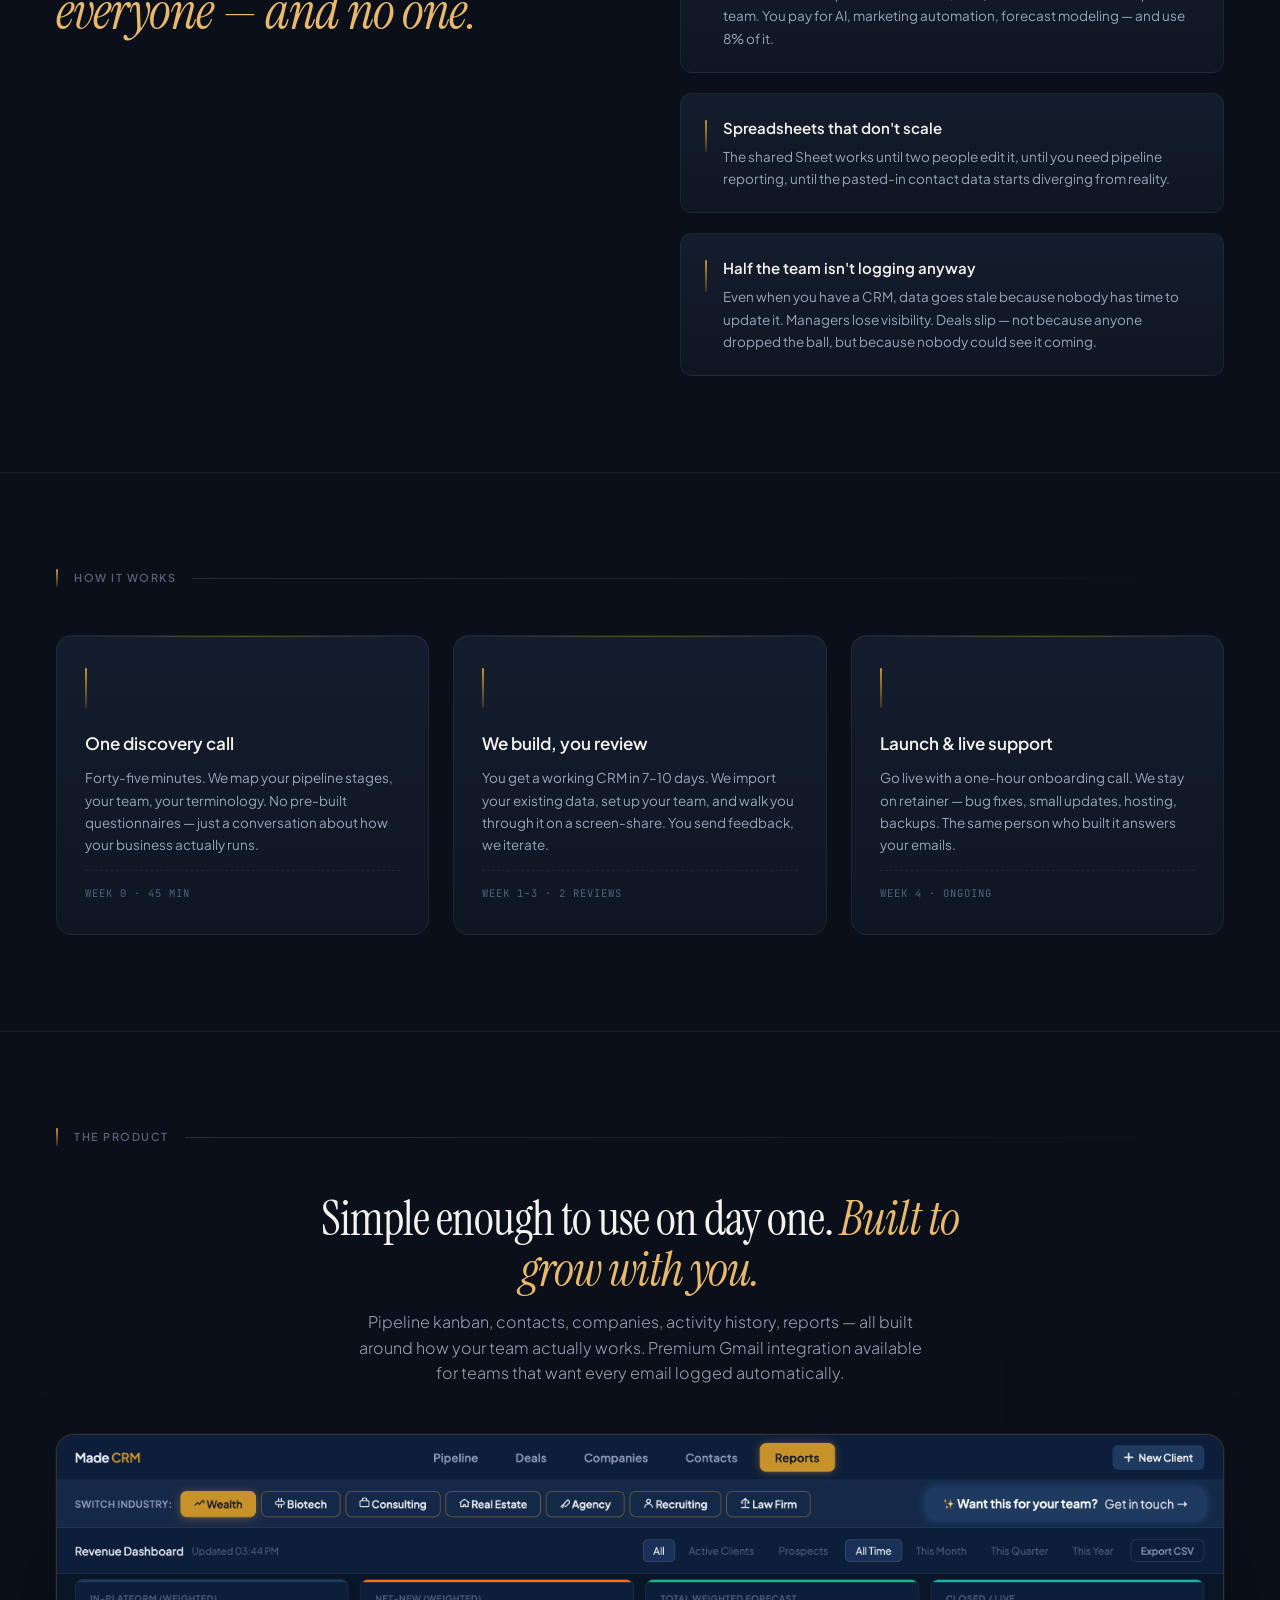
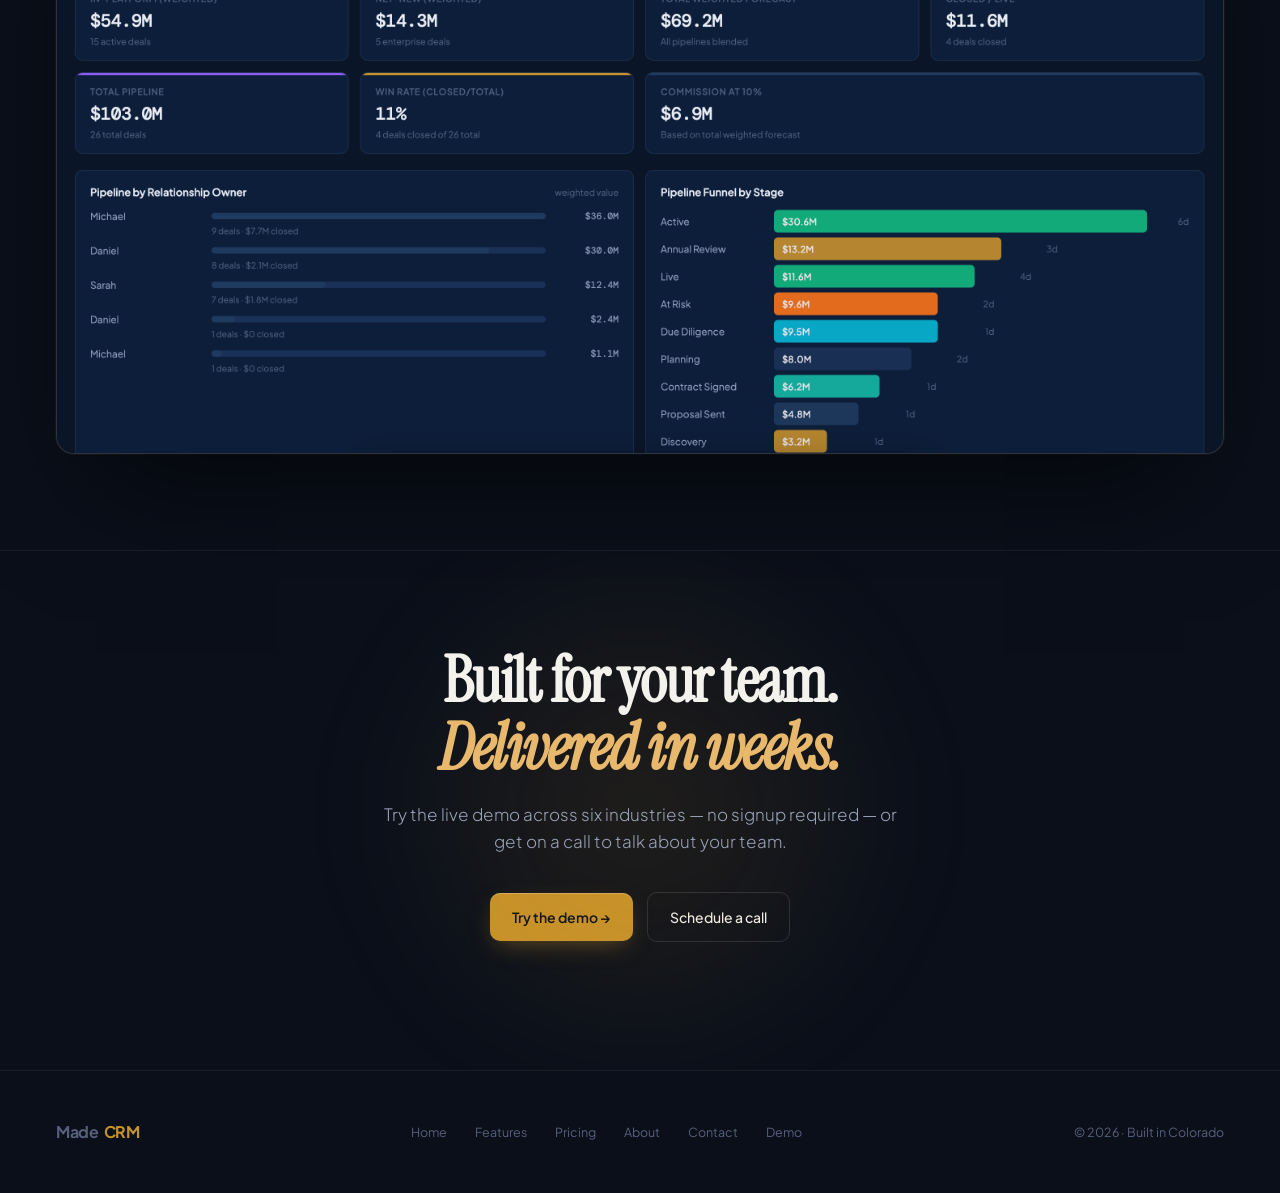
==== commit 4b504ea8: "Fix hero spacing on index and pricing pages" ====
--- a/index.html
+++ b/index.html
@@ -37,8 +37,8 @@
 .hero-meta{justify-content:center}
 .eyebrow{display:inline-flex;align-items:center;gap:8px;padding:5px 12px;border:1px solid var(--line2);border-radius:100px;font-size:11.5px;letter-spacing:1px;text-transform:uppercase;color:var(--gold2);font-weight:500;margin-bottom:24px;background:rgba(200,146,42,0.04)}
 .eyebrow .dot{width:5px;height:5px;border-radius:50%;background:var(--gold);box-shadow:0 0 0 3px rgba(200,146,42,.2)}
-h1.hero-h{font-family:'Instrument Serif',serif;font-size:72px;line-height:.98;letter-spacing:-2px;font-weight:400;margin-bottom:24px;text-align:center}
-h1.hero-h em{display:block;color:var(--gold2)}
+h1.hero-h{font-family:'Instrument Serif',serif;font-size:84px;line-height:.98;letter-spacing:-2.5px;font-weight:400;margin-bottom:24px;text-align:center;max-width:920px;margin-left:auto;margin-right:auto}
+h1.hero-h em{color:var(--gold2)}
 .hero-sub{font-size:17px;color:var(--t2);max-width:620px;margin:0 auto 36px;font-weight:300;line-height:1.6;text-align:center}
 .hero-actions{display:flex;gap:14px;align-items:center;margin-bottom:32px;flex-wrap:wrap}
 .btn-p{background:var(--gold);color:#0a0f1a;padding:13px 22px;border-radius:10px;font-weight:600;font-size:14px;display:inline-flex;align-items:center;gap:8px;box-shadow:0 8px 24px -8px rgba(200,146,42,.5),inset 0 1px 0 rgba(255,255,255,.25);transition:.15s}
@@ -146,7 +146,7 @@
   <div class="hero-grid">
     <div class="hero-text">
       <div class="eyebrow"><span class="dot"></span>Built for small B2B teams</div>
-      <h1 class="hero-h">The CRM your team<em>will actually use.</em></h1>
+      <h1 class="hero-h">The CRM your team <em>will actually use.</em></h1>
       <p class="hero-sub">Most CRMs fail because they're built for everyone. Made CRM is custom-built for your team — your pipeline, your stages, your workflow — and live in under four weeks.</p>
       <div class="hero-actions">
         <a href="https://demo.madecrm.io" target="_blank" class="btn-p">Try the live demo →</a>
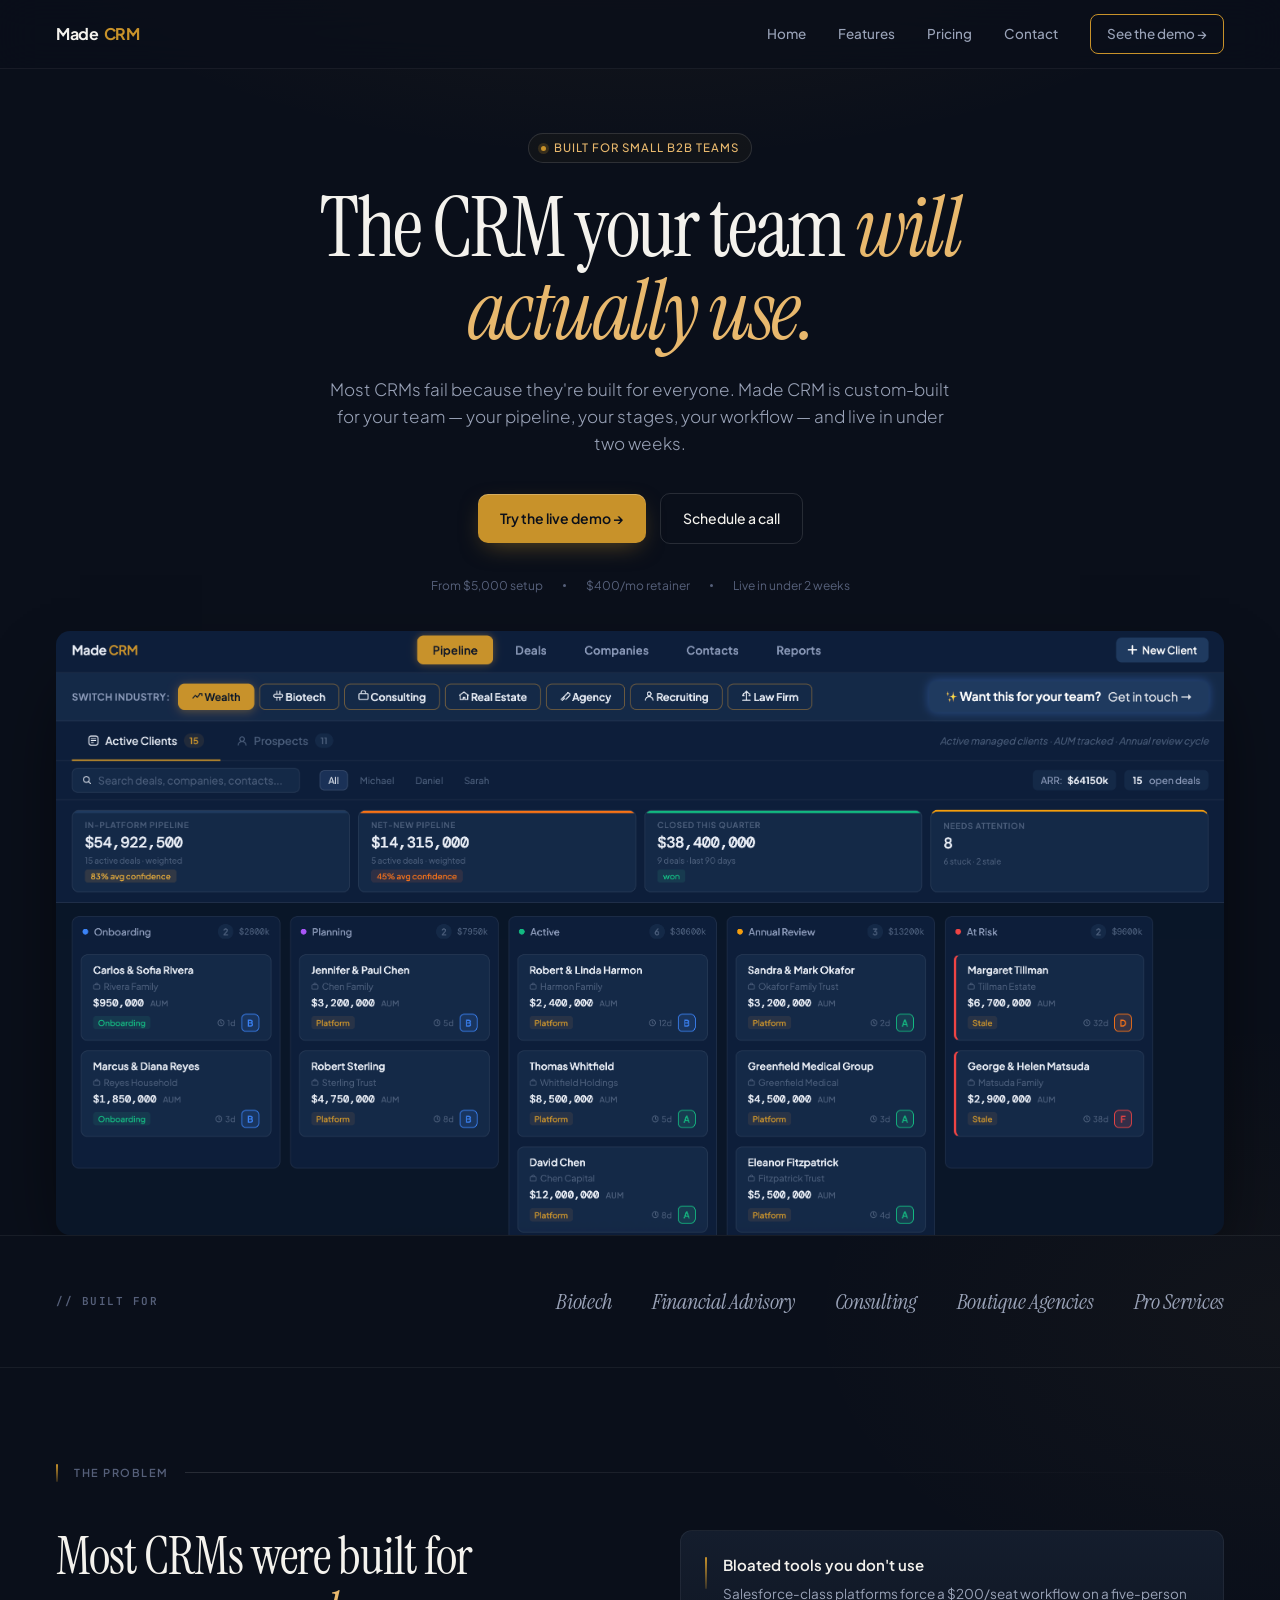
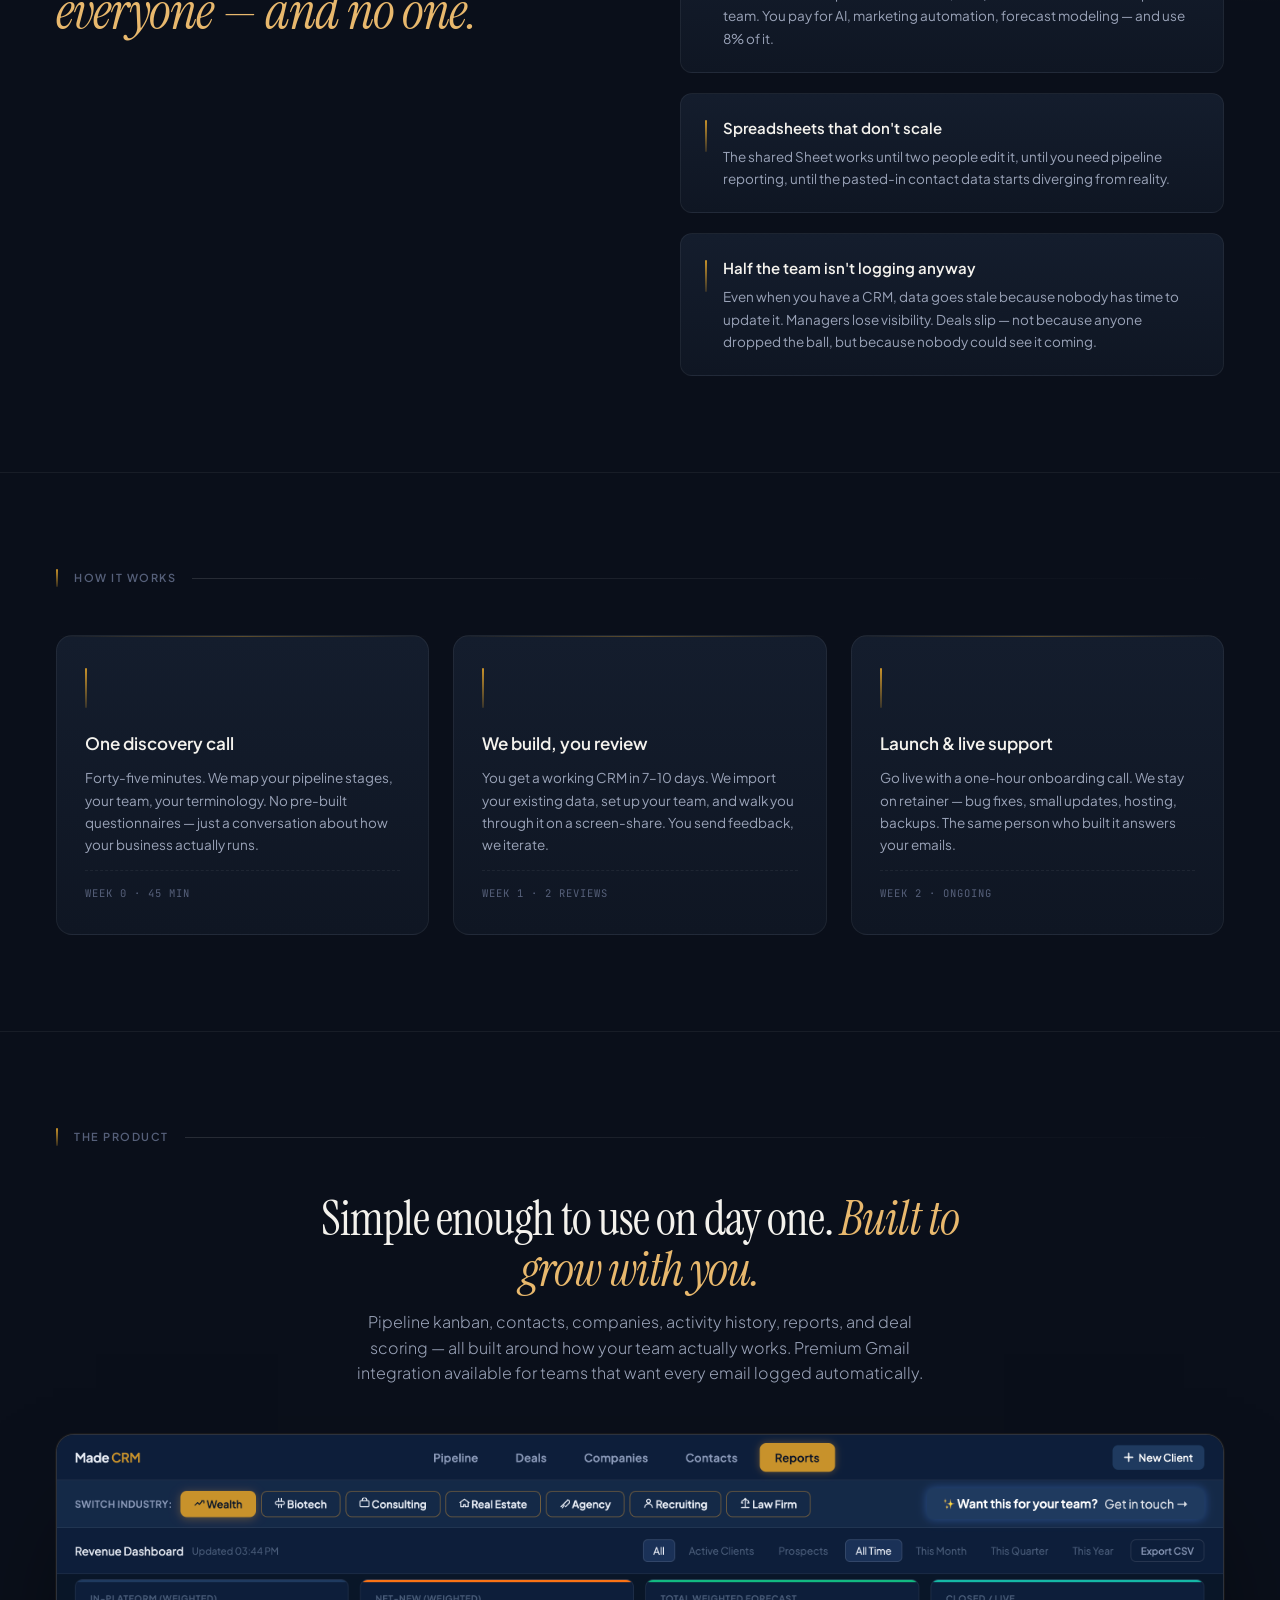
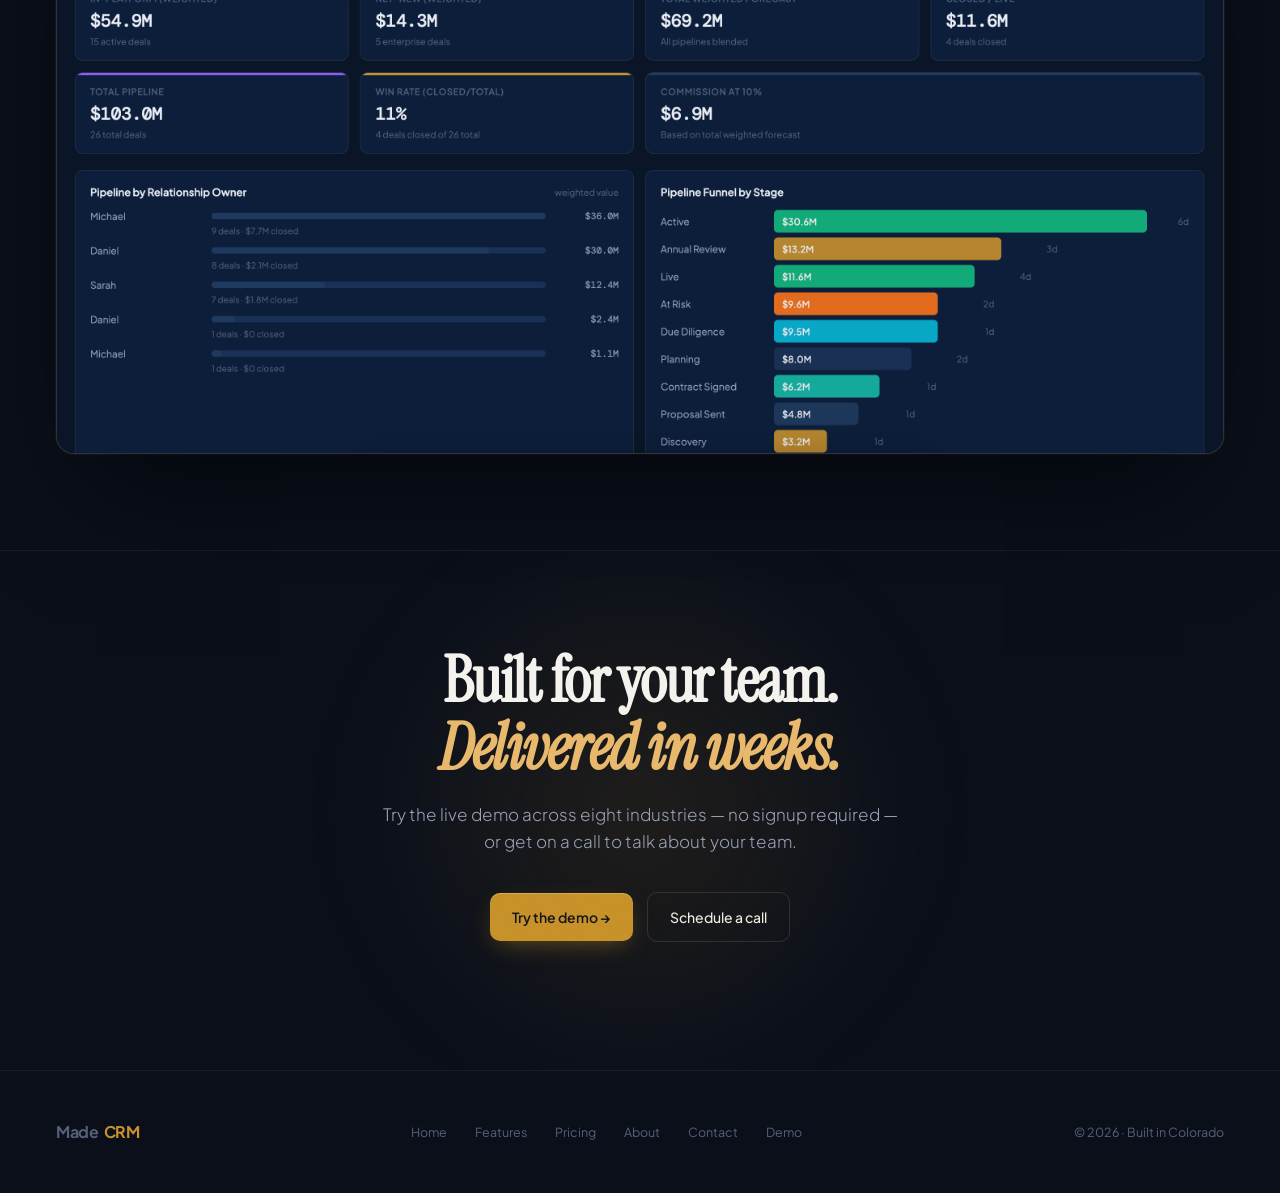
==== commit afa91c6c: "Align site copy with demo: K/under-2-weeks/8 industries, add deal scoring, source-tag contact form" ====
--- a/index.html
+++ b/index.html
@@ -147,17 +147,17 @@
     <div class="hero-text">
       <div class="eyebrow"><span class="dot"></span>Built for small B2B teams</div>
       <h1 class="hero-h">The CRM your team <em>will actually use.</em></h1>
-      <p class="hero-sub">Most CRMs fail because they're built for everyone. Made CRM is custom-built for your team — your pipeline, your stages, your workflow — and live in under four weeks.</p>
+      <p class="hero-sub">Most CRMs fail because they're built for everyone. Made CRM is custom-built for your team — your pipeline, your stages, your workflow — and live in under two weeks.</p>
       <div class="hero-actions">
         <a href="https://demo.madecrm.io" target="_blank" class="btn-p">Try the live demo →</a>
         <a href="contact.html" class="btn-s">Schedule a call</a>
       </div>
       <div class="hero-meta">
-        <span>Setup from $3,000</span>
+        <span>From $5,000 setup</span>
         <span class="pip"></span>
-        <span>$300/mo retainer</span>
+        <span>$400/mo retainer</span>
         <span class="pip"></span>
-        <span>Live in 2–4 weeks</span>
+        <span>Live in under 2 weeks</span>
       </div>
     </div>
     <div class="hero-frame">
@@ -221,13 +221,13 @@
         <span class="step-bar"></span>
         <h3>We build, you review</h3>
         <p>You get a working CRM in 7–10 days. We import your existing data, set up your team, and walk you through it on a screen-share. You send feedback, we iterate.</p>
-        <div class="step-meta">Week 1–3 · 2 reviews</div>
+        <div class="step-meta">Week 1 · 2 reviews</div>
       </div>
       <div class="step">
         <span class="step-bar"></span>
         <h3>Launch &amp; live support</h3>
         <p>Go live with a one-hour onboarding call. We stay on retainer — bug fixes, small updates, hosting, backups. The same person who built it answers your emails.</p>
-        <div class="step-meta">Week 4 · ongoing</div>
+        <div class="step-meta">Week 2 · ongoing</div>
       </div>
     </div>
   </div>
@@ -238,7 +238,7 @@
   <div class="s-inner">
     <div class="s-rule"><span class="s-num"></span><span class="s-eye">The product</span><span class="s-line"></span></div>
     <h2 style="font-family:'Instrument Serif',serif;font-size:48px;line-height:1.05;letter-spacing:-1px;max-width:700px;margin:0 auto 14px;font-weight:400;text-align:center">Simple enough to use on day one. <em>Built to grow with you.</em></h2>
-    <p style="font-size:16px;color:var(--t2);max-width:580px;font-weight:300;margin:0 auto 0;text-align:center">Pipeline kanban, contacts, companies, activity history, reports — all built around how your team actually works. Premium Gmail integration available for teams that want every email logged automatically.</p>
+    <p style="font-size:16px;color:var(--t2);max-width:580px;font-weight:300;margin:0 auto 0;text-align:center">Pipeline kanban, contacts, companies, activity history, reports, and deal scoring — all built around how your team actually works. Premium Gmail integration available for teams that want every email logged automatically.</p>
     <div class="product-frame">
       <a href="https://demo.madecrm.io" target="_blank" style="display:block">
         <img src="ss1.png?v=2" alt="Made CRM live demo — revenue dashboard" style="display:block;width:100%;height:auto">
@@ -252,7 +252,7 @@
 <!-- FINAL CTA -->
 <section class="cta-final">
   <h2>Built for your team.<br><em>Delivered in weeks.</em></h2>
-  <p>Try the live demo across six industries — no signup required — or get on a call to talk about your team.</p>
+  <p>Try the live demo across eight industries — no signup required — or get on a call to talk about your team.</p>
   <div class="hero-actions" style="justify-content:center">
     <a href="https://demo.madecrm.io" target="_blank" class="btn-p">Try the demo →</a>
     <a href="contact.html" class="btn-s">Schedule a call</a>
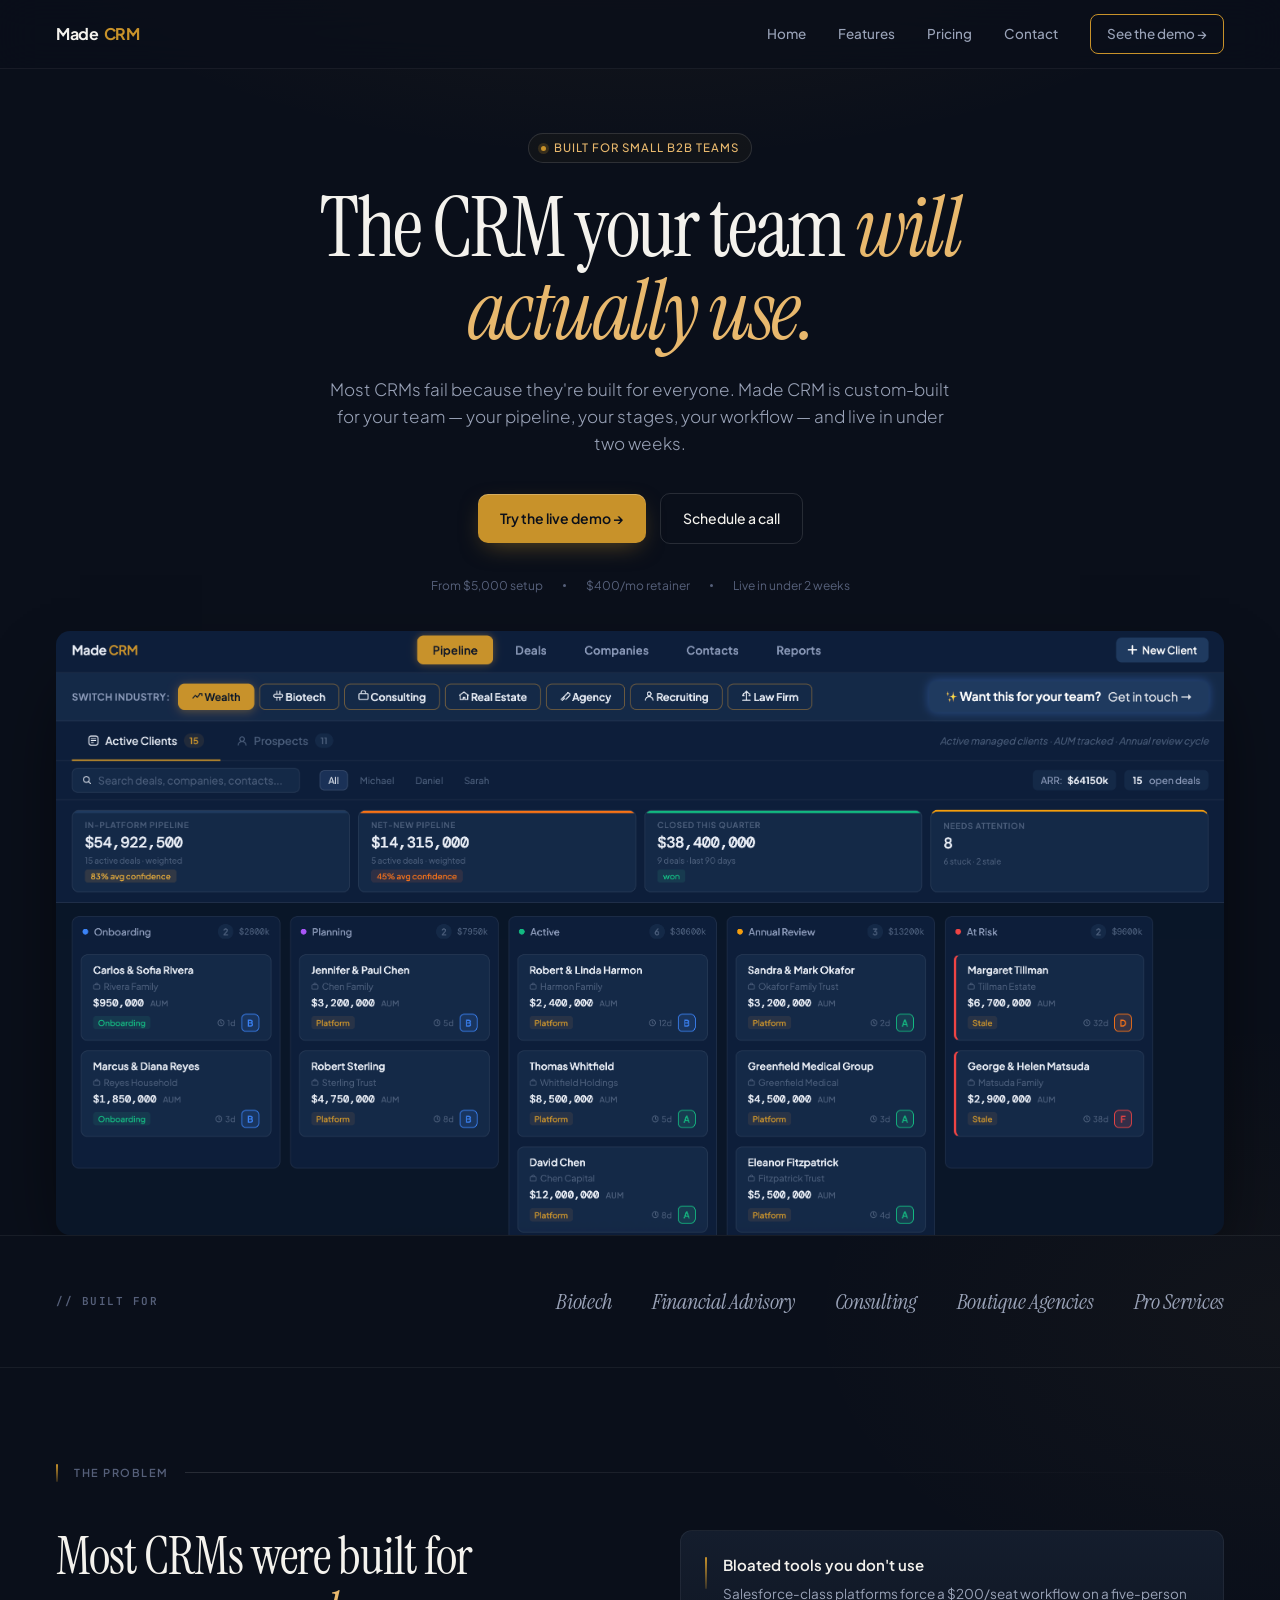
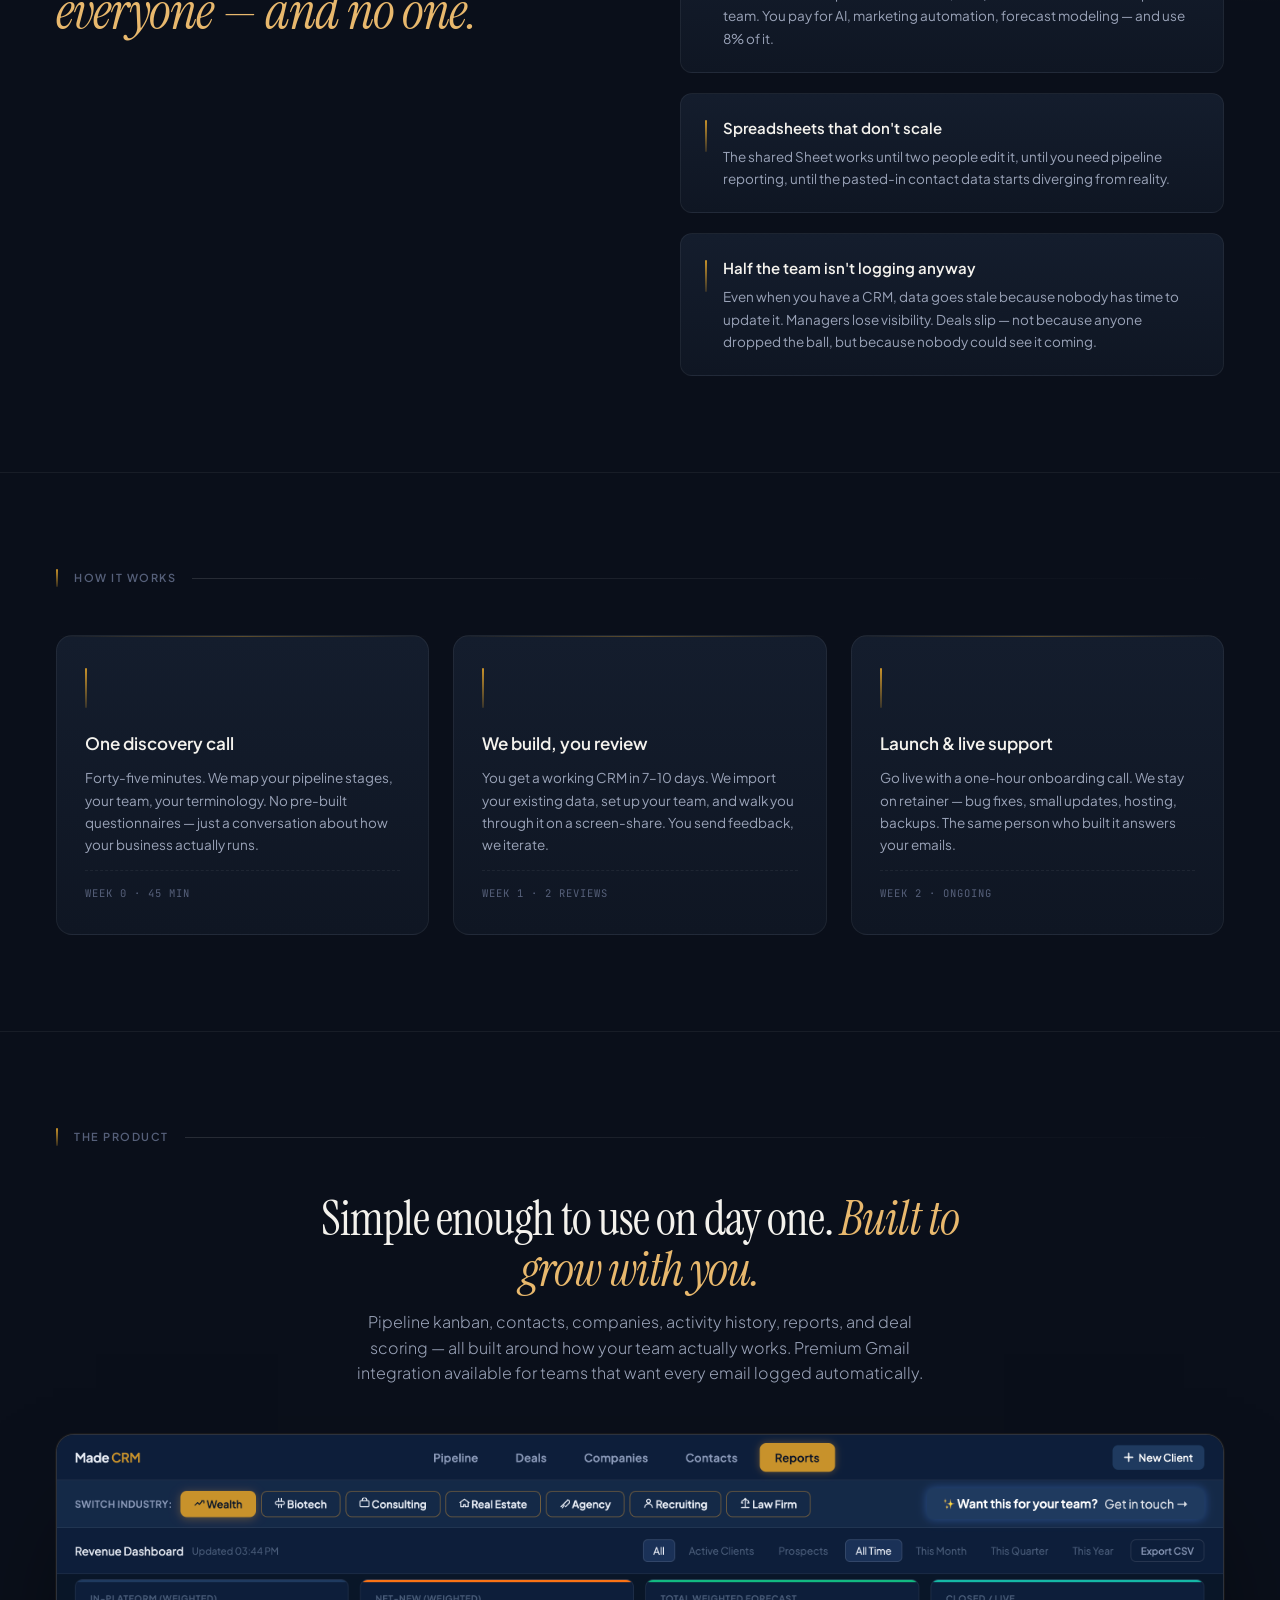
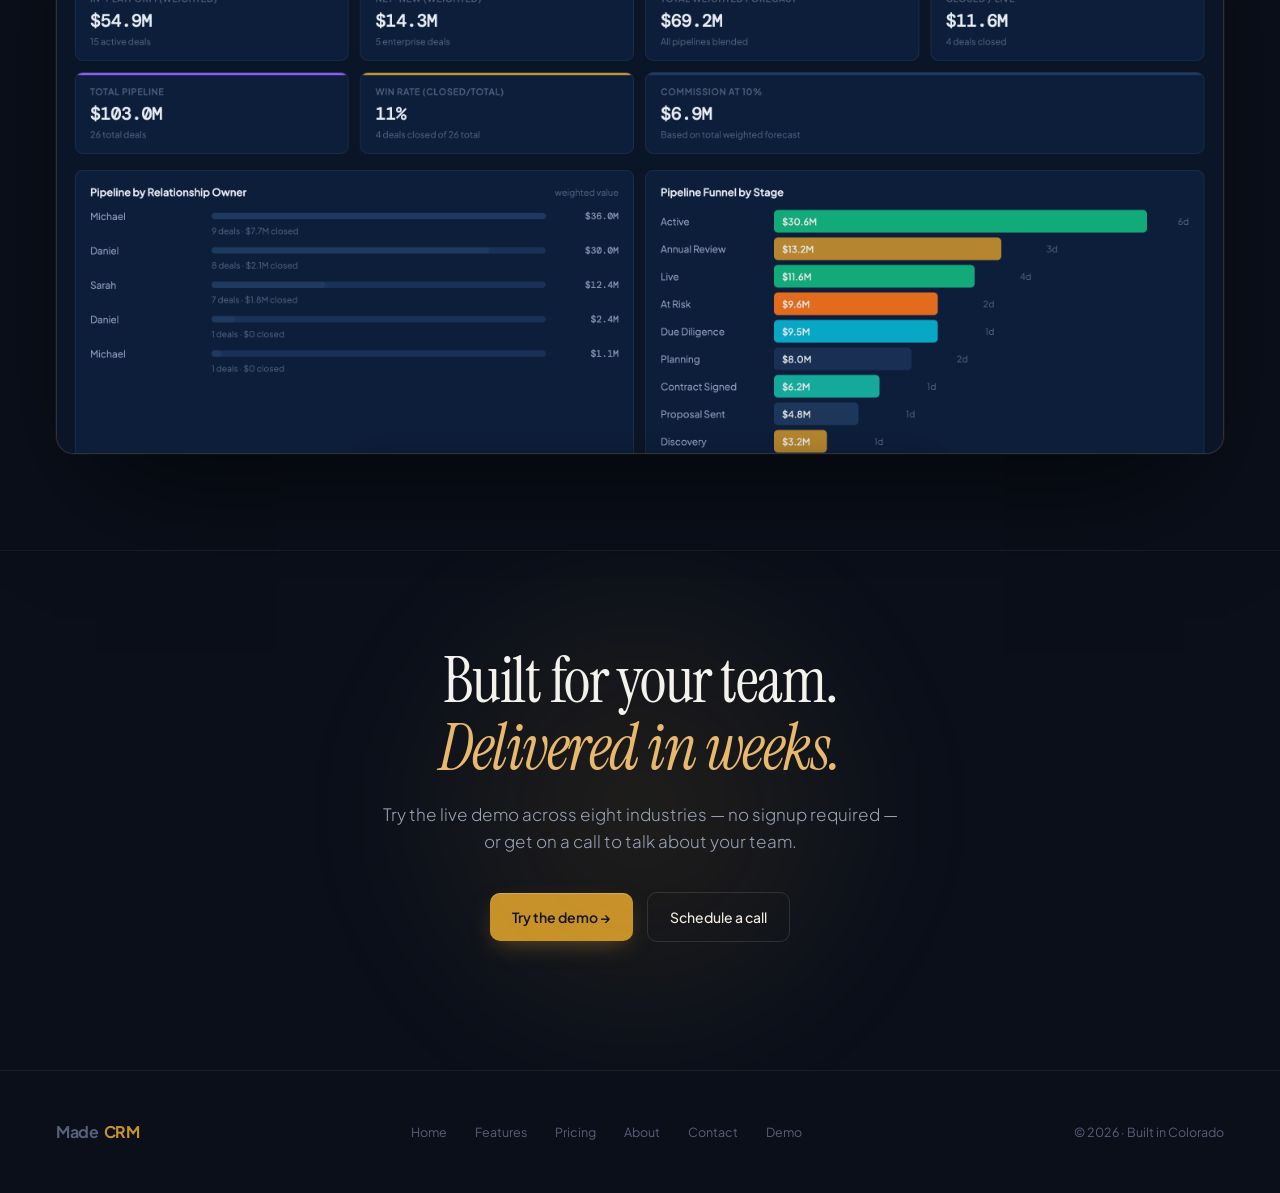
==== commit de436b0e: "CSS migration step 4/5: migrate index.html to shared styles" ====
--- a/index.html
+++ b/index.html
@@ -5,50 +5,22 @@
 <meta name="viewport" content="width=device-width, initial-scale=1.0">
 <title>Made CRM — Built for Your Business</title>
 <link href="https://fonts.googleapis.com/css2?family=Instrument+Serif:ital@0;1&family=Plus+Jakarta+Sans:wght@300;400;500;600;700&family=JetBrains+Mono:wght@400;500&display=swap" rel="stylesheet">
+<link rel="stylesheet" href="styles.css">
 <style>
-*,*::before,*::after{box-sizing:border-box;margin:0;padding:0}
-:root{
-  --bg:#0a0f1a;--ink:#06090f;
-  --surface:#0f1623;--surface2:#141d2d;--surface3:#1a2436;
-  --line:rgba(255,255,255,0.06);--line2:rgba(255,255,255,0.12);
-  --t:#f4f2ed;--t2:#9aa3b8;--t3:#56607a;
-  --gold:#c8922a;--gold2:#e8b86d;--gold3:#f0d9a8;
-}
-html,body{background:var(--bg);color:var(--t);font-family:'Plus Jakarta Sans',sans-serif;font-size:15px;line-height:1.6;-webkit-font-smoothing:antialiased}
-body{background:radial-gradient(ellipse 1200px 600px at 50% -200px,rgba(200,146,42,0.10),transparent 60%),radial-gradient(ellipse 800px 500px at 100% 30%,rgba(200,146,42,0.04),transparent 60%),var(--bg)}
-em{font-style:italic;color:var(--gold2)}
-a{color:inherit;text-decoration:none}
-
-/* NAV */
-.nav{position:sticky;top:0;z-index:50;backdrop-filter:blur(20px);background:rgba(10,15,26,.72);border-bottom:1px solid var(--line);padding:14px 56px;display:flex;align-items:center;justify-content:space-between}
-.brand{font-weight:700;font-size:16px;letter-spacing:-.3px;display:flex;align-items:baseline;gap:2px}
-.brand .crm{color:var(--gold)}
-.nav-links{display:flex;gap:32px;align-items:center}
-.nav-links a{font-size:13.5px;color:var(--t2);font-weight:500;transition:color .15s}
-.nav-links a:hover{color:var(--t)}
-.nav-cta{padding:8px 16px;border:1px solid var(--gold);color:var(--gold2);border-radius:8px;font-size:13px;font-weight:600;transition:.15s;display:inline-flex;align-items:center;gap:6px}
-.nav-cta:hover{background:var(--gold);color:#0a1628}
-
 /* HERO */
 .hero{position:relative;padding:64px 56px 0;overflow:hidden}
 .hero-grid{max-width:1180px;margin:0 auto;position:relative;z-index:2}
 .hero-text{text-align:center;max-width:780px;margin:0 auto 36px}
 .hero-actions{justify-content:center}
 .hero-meta{justify-content:center}
-.eyebrow{display:inline-flex;align-items:center;gap:8px;padding:5px 12px;border:1px solid var(--line2);border-radius:100px;font-size:11.5px;letter-spacing:1px;text-transform:uppercase;color:var(--gold2);font-weight:500;margin-bottom:24px;background:rgba(200,146,42,0.04)}
-.eyebrow .dot{width:5px;height:5px;border-radius:50%;background:var(--gold);box-shadow:0 0 0 3px rgba(200,146,42,.2)}
 h1.hero-h{font-family:'Instrument Serif',serif;font-size:84px;line-height:.98;letter-spacing:-2.5px;font-weight:400;margin-bottom:24px;text-align:center;max-width:920px;margin-left:auto;margin-right:auto}
 h1.hero-h em{color:var(--gold2)}
 .hero-sub{font-size:17px;color:var(--t2);max-width:620px;margin:0 auto 36px;font-weight:300;line-height:1.6;text-align:center}
 .hero-actions{display:flex;gap:14px;align-items:center;margin-bottom:32px;flex-wrap:wrap}
-.btn-p{background:var(--gold);color:#0a0f1a;padding:13px 22px;border-radius:10px;font-weight:600;font-size:14px;display:inline-flex;align-items:center;gap:8px;box-shadow:0 8px 24px -8px rgba(200,146,42,.5),inset 0 1px 0 rgba(255,255,255,.25);transition:.15s}
-.btn-p:hover{transform:translateY(-1px);box-shadow:0 12px 28px -8px rgba(200,146,42,.6)}
-.btn-s{padding:13px 22px;border-radius:10px;border:1px solid var(--line2);font-weight:500;font-size:14px;color:var(--t);transition:.15s;display:inline-flex;align-items:center;gap:8px}
-.btn-s:hover{border-color:var(--gold);color:var(--gold2)}
 .hero-meta{display:flex;gap:20px;align-items:center;font-size:12px;color:var(--t3);flex-wrap:wrap}
 .hero-meta .pip{width:3px;height:3px;border-radius:50%;background:var(--t3)}
 
-/* Hero Visual */
+/* HERO VISUAL FRAME */
 .hero-frame{border-radius:14px;overflow:hidden;box-shadow:0 40px 80px -24px rgba(0,0,0,.8);max-width:1180px;margin:0 auto;position:relative}
 .hero-frame-bar{display:flex;align-items:center;gap:8px;padding:10px 14px;background:var(--surface2);border-bottom:1px solid var(--line)}
 .hero-frame-dot{width:10px;height:10px;border-radius:50%;background:#3a4255}
@@ -56,15 +28,6 @@
 .hero-frame-url{flex:1;text-align:center;font-family:'JetBrains Mono',monospace;font-size:11px;color:var(--t3)}
 .hero-frame-img{display:block;overflow:hidden}
 .hero-frame-img img{display:block;width:100%;height:auto}
-
-/* Sections */
-section{position:relative;z-index:2}
-.s{padding:96px 56px;border-top:1px solid var(--line)}
-.s-inner{max-width:1180px;margin:0 auto}
-.s-rule{display:flex;align-items:center;gap:16px;margin-bottom:48px}
-.s-num{width:2px;height:18px;background:linear-gradient(180deg,var(--gold),rgba(200,146,42,.2));flex-shrink:0;border-radius:1px}
-.s-eye{font-size:11px;letter-spacing:1.5px;text-transform:uppercase;color:var(--t3);font-weight:600}
-.s-line{flex:1;height:1px;background:linear-gradient(90deg,var(--line2),transparent)}
 
 /* PROOF */
 .proof{padding:48px 56px;border-top:1px solid var(--line)}
@@ -100,31 +63,13 @@
 .pf-dot.r{background:#c8553d}.pf-dot.y{background:#c8922a}.pf-dot.g{background:#4a8c5a}
 .pf-url{flex:1;text-align:center;font-family:'JetBrains Mono',monospace;font-size:11.5px;color:var(--t3)}
 
-
-
-/* CTA */
-.cta-final{padding:96px 56px;text-align:center;border-top:1px solid var(--line);position:relative;overflow:hidden}
-.cta-final::before{content:'';position:absolute;top:50%;left:50%;transform:translate(-50%,-50%);width:600px;height:600px;background:radial-gradient(circle,rgba(200,146,42,.12),transparent 70%);filter:blur(40px);pointer-events:none}
-.cta-final h2{font-family:'Instrument Serif',serif;font-size:64px;line-height:1.05;letter-spacing:-1.5px;margin-bottom:20px;position:relative}
-.cta-final h2 em{color:var(--gold2)}
-.cta-final p{font-size:17px;color:var(--t2);max-width:520px;margin:0 auto 36px;font-weight:300;position:relative}
-
-footer{padding:48px 56px;border-top:1px solid var(--line);display:flex;justify-content:space-between;align-items:center;flex-wrap:wrap;gap:20px;font-size:12.5px;color:var(--t3)}
-.footer-links{display:flex;gap:28px}
-footer a:hover{color:var(--t2)}
-
+/* MOBILE OVERRIDES */
 @media(max-width:900px){
-  .nav{padding:14px 24px}.nav-links{display:none}
   .hero{padding:72px 24px 56px}
   .hero-grid{grid-template-columns:1fr;gap:40px}
-  .s{padding:64px 24px}
   .proof{padding:40px 24px}
   .problem{grid-template-columns:1fr;gap:40px}
   .how{grid-template-columns:1fr;gap:16px}
-  .pricing-preview{grid-template-columns:1fr}
-  .cta-final{padding:64px 24px}
-  footer{padding:32px 24px;flex-direction:column;text-align:center}
-  .footer-links{flex-wrap:wrap;justify-content:center}
 }
 </style>
 </head>
@@ -135,7 +80,7 @@
   <div class="nav-links">
     <a href="index.html">Home</a>
     <a href="features.html">Features</a>
-  <a href="pricing.html">Pricing</a>
+    <a href="pricing.html">Pricing</a>
     <a href="contact.html">Contact</a>
     <a href="https://demo.madecrm.io" target="_blank" class="nav-cta">See the demo →</a>
   </div>
@@ -247,8 +192,6 @@
   </div>
 </section>
 
-
-
 <!-- FINAL CTA -->
 <section class="cta-final">
   <h2>Built for your team.<br><em>Delivered in weeks.</em></h2>
@@ -260,11 +203,11 @@
 </section>
 
 <footer>
-  <div class="brand">Made<span class="crm">&nbsp;CRM</span></div>
+  <a href="index.html" class="brand">Made<span class="crm">&nbsp;CRM</span></a>
   <div class="footer-links">
     <a href="index.html">Home</a>
     <a href="features.html">Features</a>
-  <a href="pricing.html">Pricing</a>
+    <a href="pricing.html">Pricing</a>
     <a href="about.html">About</a>
     <a href="contact.html">Contact</a>
     <a href="https://demo.madecrm.io" target="_blank">Demo</a>
--- a/styles.css
+++ b/styles.css
@@ -0,0 +1,78 @@
+/* ============================================================
+   Made CRM — shared styles
+   Linked from every page. Page-specific styles remain inline
+   in each page's <style> block and override these rules.
+   ============================================================ */
+
+/* RESET */
+*,*::before,*::after{box-sizing:border-box;margin:0;padding:0}
+
+/* ROOT VARIABLES */
+:root{
+  --bg:#0a0f1a;--ink:#06090f;
+  --surface:#0f1623;--surface2:#141d2d;--surface3:#1a2436;
+  --line:rgba(255,255,255,0.06);--line2:rgba(255,255,255,0.12);
+  --t:#f4f2ed;--t2:#9aa3b8;--t3:#56607a;
+  --gold:#c8922a;--gold2:#e8b86d;--gold3:#f0d9a8;
+  --green:#10b981;
+}
+
+/* BASE */
+html,body{background:var(--bg);color:var(--t);font-family:'Plus Jakarta Sans',sans-serif;font-size:15px;line-height:1.6;-webkit-font-smoothing:antialiased}
+body{background:radial-gradient(ellipse 1200px 600px at 50% -200px,rgba(200,146,42,0.10),transparent 60%),radial-gradient(ellipse 800px 500px at 100% 30%,rgba(200,146,42,0.04),transparent 60%),var(--bg)}
+em{font-style:italic;color:var(--gold2)}
+a{color:inherit;text-decoration:none}
+img{max-width:100%;display:block}
+
+/* NAV */
+.nav{position:sticky;top:0;z-index:50;backdrop-filter:blur(20px);background:rgba(10,15,26,.72);border-bottom:1px solid var(--line);padding:14px 56px;display:flex;align-items:center;justify-content:space-between}
+.brand{font-weight:700;font-size:16px;letter-spacing:-.3px;display:flex;align-items:baseline;gap:2px}
+.brand .crm{color:var(--gold)}
+.nav-links{display:flex;gap:32px;align-items:center}
+.nav-links a{font-size:13.5px;color:var(--t2);font-weight:500;transition:color .15s}
+.nav-links a:hover,.nav-links a.active{color:var(--t)}
+.nav-cta{padding:8px 16px;border:1px solid var(--gold);color:var(--gold2);border-radius:8px;font-size:13px;font-weight:600;transition:.15s;display:inline-flex;align-items:center;gap:6px}
+.nav-cta:hover{background:var(--gold);color:#0a1628}
+
+/* EYEBROW */
+.eyebrow{display:inline-flex;align-items:center;gap:8px;padding:5px 12px;border:1px solid var(--line2);border-radius:100px;font-size:11.5px;letter-spacing:1px;text-transform:uppercase;color:var(--gold2);font-weight:500;margin-bottom:24px;background:rgba(200,146,42,0.04)}
+.eyebrow .dot{width:5px;height:5px;border-radius:50%;background:var(--gold);box-shadow:0 0 0 3px rgba(200,146,42,.2)}
+
+/* BUTTONS */
+.btn-p,.btn-primary{background:var(--gold);color:#0a0f1a;padding:13px 22px;border-radius:10px;font-weight:600;font-size:14px;display:inline-flex;align-items:center;gap:8px;box-shadow:0 8px 24px -8px rgba(200,146,42,.5),inset 0 1px 0 rgba(255,255,255,.25);transition:.15s;border:none;cursor:pointer;font-family:inherit;text-decoration:none}
+.btn-primary{font-weight:700}
+.btn-p:hover,.btn-primary:hover{transform:translateY(-1px);box-shadow:0 12px 28px -8px rgba(200,146,42,.6)}
+.btn-s,.btn-secondary{padding:13px 22px;border-radius:10px;border:1px solid var(--line2);font-weight:500;font-size:14px;color:var(--t);transition:.15s;display:inline-flex;align-items:center;gap:8px;text-decoration:none;background:transparent;font-family:inherit;cursor:pointer}
+.btn-secondary{font-weight:600}
+.btn-s:hover,.btn-secondary:hover{border-color:var(--gold);color:var(--gold2)}
+
+/* SECTION RULES (eyebrow + line dividers used on most pages) */
+section{position:relative;z-index:2}
+.s{padding:96px 56px;border-top:1px solid var(--line)}
+.s-inner{max-width:1180px;margin:0 auto}
+.s-rule{display:flex;align-items:center;gap:16px;margin-bottom:48px}
+.s-num{width:2px;height:18px;background:linear-gradient(180deg,var(--gold),rgba(200,146,42,.2));flex-shrink:0;border-radius:1px}
+.s-eye{font-size:11px;letter-spacing:1.5px;text-transform:uppercase;color:var(--t3);font-weight:600}
+.s-line{flex:1;height:1px;background:linear-gradient(90deg,var(--line2),transparent)}
+
+/* FINAL CTA */
+.cta-final{padding:96px 56px;text-align:center;border-top:1px solid var(--line);position:relative;overflow:hidden}
+.cta-final::before{content:'';position:absolute;top:50%;left:50%;transform:translate(-50%,-50%);width:600px;height:600px;background:radial-gradient(circle,rgba(200,146,42,.12),transparent 70%);filter:blur(40px);pointer-events:none}
+.cta-final h2{font-family:'Instrument Serif',serif;font-size:64px;line-height:1.05;letter-spacing:-1.5px;margin-bottom:20px;position:relative;font-weight:400}
+.cta-final h2 em{color:var(--gold2)}
+.cta-final p{font-size:17px;color:var(--t2);max-width:520px;margin:0 auto 36px;font-weight:300;position:relative}
+
+/* FOOTER */
+footer{padding:48px 56px;border-top:1px solid var(--line);display:flex;justify-content:space-between;align-items:center;flex-wrap:wrap;gap:20px;font-size:12.5px;color:var(--t3)}
+.footer-links{display:flex;gap:28px}
+footer a:hover{color:var(--t2)}
+
+/* MOBILE — nav, section padding, footer */
+@media(max-width:900px){
+  .nav{padding:14px 24px}
+  .nav-links{display:none}
+  .s{padding:64px 24px}
+  .cta-final{padding:64px 24px}
+  footer{padding:32px 24px;flex-direction:column;text-align:center}
+  .footer-links{flex-wrap:wrap;justify-content:center}
+}
